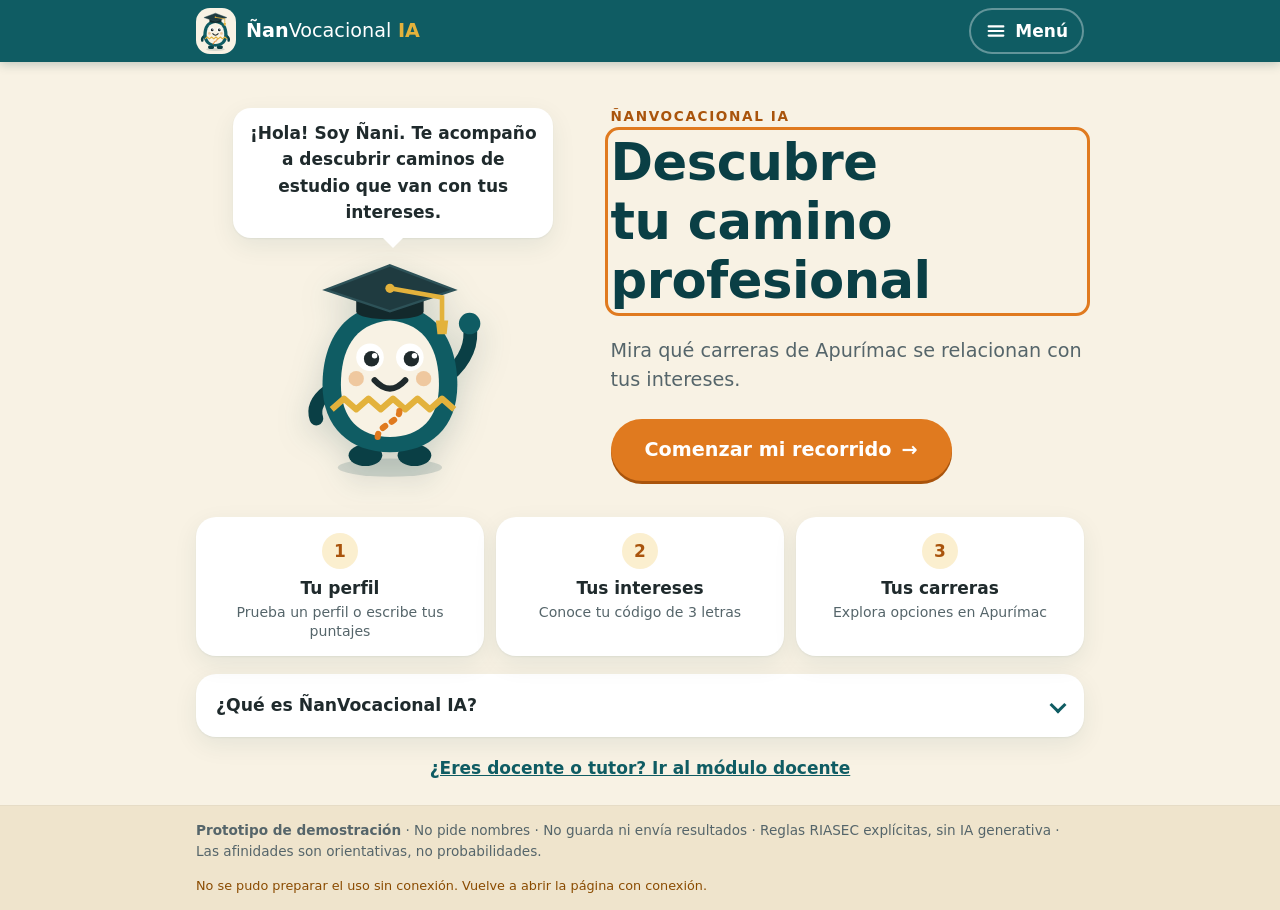
==== index.html @ d28093d6 "ÑanVocacional IA 0.3.0: PWA de demostración (archivos verificados) Solo los archivos de la aplicació" ====
<!doctype html>
<html lang="es">
<head>
  <meta charset="utf-8">
  <meta name="viewport" content="width=device-width, initial-scale=1, viewport-fit=cover">
  <meta name="description" content="ÑanVocacional IA: prototipo de orientación vocacional basado en reglas RIASEC para secundaria en Apurímac. No guarda ni envía datos.">
  <meta name="theme-color" content="#0f5c63">
  <meta name="color-scheme" content="light">
  <meta name="referrer" content="no-referrer">
  <title>ÑanVocacional IA</title>
  <link rel="icon" href="data:image/svg+xml,%3Csvg xmlns='http://www.w3.org/2000/svg' viewBox='0 0 64 64'%3E%3Crect width='64' height='64' rx='16' fill='%230f5c63'/%3E%3Cpath d='M32 22c13 0 18 11 18 21s-7 15-18 15-18-5-18-15 5-21 18-21z' fill='%23f8f2e4'/%3E%3Cpolygon points='32,6 54,14 32,22 10,14' fill='%231f3b40'/%3E%3Cpath d='M32 14l17 3v8' stroke='%23e3b23c' stroke-width='3' fill='none'/%3E%3Ccircle cx='26' cy='38' r='3.5' fill='%231f2a2c'/%3E%3Ccircle cx='38' cy='38' r='3.5' fill='%231f2a2c'/%3E%3C/svg%3E">
  <link rel="manifest" href="manifest.webmanifest">
  <link rel="apple-touch-icon" href="iconos/icono-192.png">
  <link rel="stylesheet" href="css/app.css">
</head>
<body>
  <a class="saltar" href="#contenido">Saltar al contenido</a>
  <header class="barra">
    <div class="barra__interior">
      <a class="marca" href="#/" aria-label="ÑanVocacional IA, ir al inicio">
        <span class="marca__logo" id="marca-logo"></span>
        <span class="marca__texto">Ñan<span>Vocacional</span> <strong>IA</strong></span>
      </a>
      <div class="menu">
        <button type="button" class="menu__boton" id="menu-boton" aria-expanded="false" aria-controls="menu-panel">
          <svg viewBox="0 0 24 24" width="22" height="22" fill="none" stroke="currentColor" stroke-width="2.4" stroke-linecap="round" aria-hidden="true"><path d="M4 7h16M4 12h16M4 17h16"/></svg>
          <span>Menú</span>
        </button>
        <div class="menu__panel" id="menu-panel" hidden>
          <a class="menu__item" href="#/" data-cierra-menu>Inicio</a>
          <a class="menu__item" href="#/perfil" data-cierra-menu>Elegir perfil</a>
          <a class="menu__item" href="#/docente/asistente" data-cierra-menu>Módulo docente</a>
          <button type="button" class="menu__item menu__item--peligro" id="menu-terminar">Terminar y borrar</button>
        </div>
      </div>
    </div>
  </header>

  <main id="contenido" tabindex="-1">
    <div id="app" class="contenedor">
      <noscript><p class="nota nota--alerta">Esta aplicación necesita JavaScript activado.</p></noscript>
    </div>
  </main>

  <footer class="pie">
    <div class="contenedor">
      <p><strong>Prototipo de demostración</strong> · No pide nombres · No guarda ni envía resultados · Reglas RIASEC explícitas, sin IA generativa · Las afinidades son orientativas, no probabilidades.</p>
      <p class="pie__offline" id="estado-offline" role="status" aria-live="polite" hidden></p>
    </div>
  </footer>

  <dialog id="dialogo-borrar" aria-labelledby="dialogo-titulo">
    <form method="dialog" class="dialogo">
      <h2 id="dialogo-titulo">¿Terminar y borrar?</h2>
      <p>Se borrarán el perfil y los resultados de esta sesión. No se podrán recuperar.</p>
      <div class="dialogo__acciones">
        <button type="submit" value="cancelar" class="boton boton--secundario">Cancelar</button>
        <button type="submit" value="borrar" class="boton boton--peligro" id="confirmar-borrar">Sí, borrar</button>
      </div>
    </form>
  </dialog>

  <div id="aviso-flotante" class="aviso-flotante" role="status" aria-live="polite"></div>
  <script type="module" src="js/main.js"></script>
</body>
</html>
---- css/app.css ----
/* ÑanVocacional IA — identidad visual (rediseño Sprint 2).
   Verde petróleo, crema, blanco y acentos naranja/dorado. Sin dependencias externas:
   fuentes del sistema e ilustraciones SVG locales. Tema claro fijo para una imagen consistente. */

:root {
  --petroleo: #0f5c63;
  --petroleo-oscuro: #0a3f45;
  --petroleo-claro: #e1eeec;
  --crema: #f8f2e4;
  --crema-oscura: #efe4cc;
  --blanco: #ffffff;
  --naranja: #e07a1f;
  --naranja-oscuro: #a9540c;
  --dorado: #e3b23c;
  --dorado-claro: #fbefcf;
  --texto: #1f2a2c;
  --texto-suave: #55656a;
  --borde: #e6dcc6;
  --ok: #1d6b3a;
  --ok-claro: #e2f2e6;
  --alerta: #8a4b00;
  --alerta-claro: #fff1d6;
  --peligro: #a3271b;
  --peligro-claro: #fbe6e3;
  --sombra: 0 1px 2px rgba(15, 60, 66, .06), 0 8px 24px rgba(15, 60, 66, .08);
  --sombra-fuerte: 0 2px 4px rgba(15, 60, 66, .08), 0 14px 34px rgba(15, 60, 66, .14);
  --radio: 20px;
  --radio-chico: 12px;
  --toque: 54px;
  color-scheme: light;
}

*, *::before, *::after { box-sizing: border-box; }
[hidden] { display: none !important; }
html { -webkit-text-size-adjust: 100%; }

body {
  margin: 0; min-height: 100vh; display: flex; flex-direction: column;
  background: var(--crema); color: var(--texto);
  font-family: system-ui, -apple-system, "Segoe UI", Roboto, "Noto Sans", Ubuntu, Arial, sans-serif;
  font-size: 1.0625rem; line-height: 1.55;
}
main { flex: 1; outline: none; padding-bottom: 24px; }
h1, h2, h3 { line-height: 1.15; margin: 0 0 .5em; text-wrap: balance; letter-spacing: -.01em; }
h1 { font-size: clamp(1.7rem, 1.2rem + 2vw, 2.4rem); font-weight: 850; }
h2 { font-size: clamp(1.2rem, 1.05rem + .7vw, 1.45rem); font-weight: 800; margin-top: 1.4em; }
h3 { font-size: 1.1rem; font-weight: 750; }
p { margin: 0 0 1em; }
a { color: var(--petroleo); }
:focus-visible { outline: 3px solid var(--naranja); outline-offset: 3px; border-radius: 8px; }
.contenedor { width: 100%; max-width: 920px; margin: 0 auto; padding: 0 16px; }
.saltar { position: absolute; left: -999px; top: 8px; background: var(--blanco); padding: 8px 12px; z-index: 30; }
.saltar:focus { left: 8px; }
.sr-only { position: absolute; width: 1px; height: 1px; overflow: hidden; clip: rect(0 0 0 0); white-space: nowrap; }

/* ---------- Barra superior y menú ---------- */
.barra { background: var(--petroleo); color: #fff; position: sticky; top: 0; z-index: 10; box-shadow: 0 2px 10px rgba(10, 63, 69, .25); }
.barra__interior { max-width: 920px; margin: 0 auto; padding: 8px 16px; display: flex; align-items: center; justify-content: space-between; gap: 12px; }
.marca { display: inline-flex; align-items: center; gap: 10px; color: #fff; text-decoration: none; font-size: 1.2rem; font-weight: 800; }
.marca__logo { width: 40px; height: 46px; display: block; flex: none; background: var(--crema); border-radius: 14px; padding: 2px 3px; }
.marca__logo .nani { width: 100%; height: 100%; }
.marca__texto span { font-weight: 500; }
.marca__texto strong { color: var(--dorado); }
.menu { position: relative; }
.menu__boton { display: inline-flex; align-items: center; gap: 8px; min-height: 46px; padding: 8px 14px; border-radius: 999px; border: 2px solid rgba(255,255,255,.35); background: transparent; color: #fff; font: inherit; font-weight: 650; cursor: pointer; }
.menu__boton:hover, .menu__boton[aria-expanded="true"] { background: rgba(255,255,255,.12); }
.menu__panel { position: absolute; right: 0; top: calc(100% + 8px); min-width: 230px; background: var(--blanco); color: var(--texto); border-radius: var(--radio-chico); box-shadow: var(--sombra-fuerte); padding: 6px; display: grid; }
.menu__item { display: block; width: 100%; text-align: left; padding: 14px 16px; min-height: 50px; border: 0; border-radius: 10px; background: none; font: inherit; font-weight: 600; color: var(--texto); text-decoration: none; cursor: pointer; }
.menu__item:hover { background: var(--crema); }
.menu__item--peligro { color: var(--peligro); border-top: 1px solid var(--borde); border-radius: 0 0 10px 10px; margin-top: 4px; }

/* ---------- Botones ---------- */
.boton {
  display: inline-flex; align-items: center; justify-content: center; gap: 10px;
  min-height: var(--toque); padding: 12px 26px; border: 2px solid transparent; border-radius: 999px;
  font: inherit; font-weight: 750; text-decoration: none; cursor: pointer;
  background: var(--petroleo); color: #fff; box-shadow: 0 3px 0 var(--petroleo-oscuro);
  transition: transform .08s, box-shadow .08s, background .15s;
}
.boton:hover { background: var(--petroleo-oscuro); }
.boton:active { transform: translateY(2px); box-shadow: 0 1px 0 var(--petroleo-oscuro); }
.boton--acento { background: var(--naranja); color: #fff; box-shadow: 0 3px 0 var(--naranja-oscuro); }
.boton--acento:hover { background: #cc6a12; }
.boton--secundario { background: var(--blanco); color: var(--petroleo); border-color: var(--petroleo); box-shadow: none; }
.boton--secundario:hover { background: var(--petroleo-claro); }
.boton--fantasma { background: transparent; color: var(--texto-suave); box-shadow: none; text-decoration: underline; }
.boton--fantasma:hover { background: var(--crema-oscura); }
.boton--peligro { background: var(--peligro); color: #fff; box-shadow: 0 3px 0 #6e1a12; }
.boton--peligro:hover { background: #87201a; }
.boton--grande { font-size: 1.2rem; min-height: 62px; padding: 14px 32px; }
.boton--bloque { width: 100%; }
.boton--chico { min-height: 44px; padding: 8px 18px; }
.acciones { display: flex; flex-wrap: wrap; gap: 12px; margin: 28px 0 8px; align-items: center; }
.volver { display: inline-flex; align-items: center; min-height: 44px; font-weight: 650; text-decoration: none; }

/* ---------- Pasos ---------- */
.pasos { display: flex; gap: 6px; list-style: none; padding: 0; margin: 18px 0 12px; font-size: .88rem; flex-wrap: wrap; }
.pasos li { display: inline-flex; align-items: center; gap: 6px; padding: 4px 12px 4px 4px; border-radius: 999px; color: var(--texto-suave); background: rgba(255,255,255,.6); }
.pasos li span { width: 22px; height: 22px; border-radius: 50%; display: grid; place-items: center; background: var(--crema-oscura); font-weight: 750; font-size: .8rem; }
.pasos li.hecho span { background: var(--petroleo-claro); color: var(--petroleo); }
.pasos li[aria-current="step"] { background: var(--petroleo); color: #fff; font-weight: 700; }
.pasos li[aria-current="step"] span { background: var(--dorado); color: var(--petroleo-oscuro); }

/* ---------- Ñani y burbujas ---------- */
.nani { display: block; }
.guia { display: flex; align-items: flex-end; gap: 10px; margin: 8px 0 18px; }
.guia .nani { width: 64px; flex: none; }
.burbuja { position: relative; margin: 0 0 18px; background: var(--blanco); border-radius: 18px; padding: 12px 16px; box-shadow: var(--sombra); font-weight: 550; max-width: 640px; }
.guia .burbuja::before { content: ""; position: absolute; left: -9px; bottom: 14px; border: 10px solid transparent; border-right-color: var(--blanco); border-left: 0; }
.burbuja--arriba::before { content: ""; position: absolute; left: 50%; bottom: -10px; transform: translateX(-50%); border: 10px solid transparent; border-top-color: var(--blanco); border-bottom: 0; }

/* ---------- Inicio ---------- */
.portada { display: grid; gap: 20px; align-items: center; padding: 28px 0 8px; grid-template-columns: 1fr; text-align: center; }
@media (min-width: 720px) { .portada { grid-template-columns: 1fr 1.2fr; text-align: left; padding-top: 44px; } }
.portada__mascota { display: flex; flex-direction: column-reverse; align-items: center; gap: 12px; }
.portada__mascota .burbuja { margin: 0; max-width: 320px; text-align: center; }
.nani--portada { width: min(190px, 46vw); filter: drop-shadow(0 10px 16px rgba(10, 63, 69, .18)); animation: flotar 4s ease-in-out infinite; }
@keyframes flotar { 50% { transform: translateY(-6px); } }
.sobretitulo { text-transform: uppercase; letter-spacing: .12em; font-size: .85rem; font-weight: 800; color: var(--naranja-oscuro); margin-bottom: 6px; }
.titulo-portada { font-size: clamp(2.1rem, 1.4rem + 3vw, 3.2rem); color: var(--petroleo-oscuro); }
.portada__lema { font-size: 1.2rem; color: var(--texto-suave); margin-bottom: 24px; }
.pasitos { list-style: none; padding: 0; margin: 28px 0 0; display: grid; gap: 12px; grid-template-columns: repeat(3, 1fr); }
.pasitos li { background: var(--blanco); border-radius: var(--radio); padding: 16px; box-shadow: var(--sombra); display: flex; flex-direction: column; gap: 2px; text-align: center; align-items: center; }
.pasitos__num { width: 36px; height: 36px; border-radius: 50%; display: grid; place-items: center; background: var(--dorado-claro); color: var(--naranja-oscuro); font-weight: 850; margin-bottom: 4px; }
.pasitos__texto { display: flex; flex-direction: column; gap: 2px; }
.pasitos small { color: var(--texto-suave); font-size: .88rem; line-height: 1.3; }
@media (max-width: 560px) { .pasitos { grid-template-columns: 1fr; } .pasitos li { flex-direction: row; text-align: left; gap: 14px; padding: 12px 16px; } .pasitos__num { margin: 0; flex: none; } }

/* ---------- Plegables (details) ---------- */
.plegable { background: var(--blanco); border-radius: var(--radio); box-shadow: var(--sombra); margin: 18px 0; overflow: hidden; }
.plegable > summary { list-style: none; cursor: pointer; padding: 18px 20px; min-height: var(--toque); font-weight: 750; font-size: 1.08rem; display: flex; align-items: center; gap: 10px; }
.plegable > summary::-webkit-details-marker { display: none; }
.plegable > summary::after { content: ""; margin-left: auto; width: 12px; height: 12px; border-right: 3px solid var(--petroleo); border-bottom: 3px solid var(--petroleo); transform: rotate(45deg); transition: transform .2s; flex: none; }
.plegable[open] > summary::after { transform: rotate(-135deg); }
.plegable > summary:hover { background: var(--crema); }
.plegable__cuerpo { padding: 4px 20px 20px; }
.plegable--alerta > summary { color: var(--alerta); }
.contador { background: var(--alerta-claro); color: var(--alerta); border-radius: 999px; padding: 2px 10px; font-size: .9rem; }
.que-es { display: grid; gap: 4px 24px; grid-template-columns: repeat(auto-fit, minmax(min(100%, 260px), 1fr)); }
.que-es ul { margin: 0 0 8px; padding-left: 1.2em; }
.que-es .nota { grid-column: 1 / -1; }

/* ---------- Etiquetas, notas ---------- */
.etiqueta { display: inline-flex; align-items: center; gap: 4px; padding: 4px 12px; border-radius: 999px; font-size: .82rem; font-weight: 750; }
.etiqueta--demo { background: var(--dorado-claro); color: var(--naranja-oscuro); border: 1.5px dashed var(--naranja); }
.etiqueta--ok { background: var(--ok-claro); color: var(--ok); }
.etiqueta--alerta { background: var(--alerta-claro); color: var(--alerta); }
.etiqueta--neutra { background: var(--blanco); color: var(--texto-suave); border: 1px solid var(--borde); }
.nota { font-size: .95rem; color: var(--texto-suave); }
.nota--info { background: var(--blanco); border-radius: var(--radio-chico); padding: 12px 16px; border-left: 5px solid var(--petroleo); color: var(--texto); }
.nota--alerta { background: var(--alerta-claro); border-radius: var(--radio-chico); padding: 12px 16px; border-left: 5px solid var(--naranja); color: var(--texto); }
.pendiente { color: var(--alerta); font-style: italic; }

/* ---------- Perfil ---------- */
.demos { display: grid; gap: 14px; grid-template-columns: repeat(2, 1fr); }
@media (max-width: 480px) { .demos { grid-template-columns: 1fr; } }
.demo { display: flex; flex-direction: column; align-items: flex-start; gap: 8px; text-align: left; padding: 18px; min-height: 150px; border: 2px solid transparent; border-radius: var(--radio); background: var(--blanco); box-shadow: var(--sombra); font: inherit; color: var(--texto); cursor: pointer; transition: transform .1s, border-color .15s; }
.demo:hover { border-color: var(--petroleo); transform: translateY(-2px); }
.demo__nombre { font-weight: 800; font-size: 1.1rem; }
.demo__desc { color: var(--texto-suave); font-size: .95rem; line-height: 1.35; }
.mini-codigo { display: inline-flex; gap: 4px; }
.mini-codigo .letra { font-size: 1.1rem; padding: 4px 10px; }
.formulario-puntajes { display: grid; gap: 12px; grid-template-columns: repeat(3, 1fr); margin: 12px 0 18px; }
@media (max-width: 480px) { .formulario-puntajes { grid-template-columns: 1fr 1fr; } }
.campo { display: flex; flex-direction: column; gap: 6px; }
.campo label { font-weight: 650; display: flex; align-items: center; gap: 6px; }
.campo input { min-height: var(--toque); font: inherit; font-size: 1.3rem; font-weight: 750; text-align: center; border: 2px solid var(--borde); border-radius: var(--radio-chico); background: var(--crema); color: var(--texto); padding: 6px; }
.campo input:focus { border-color: var(--petroleo); outline: none; box-shadow: 0 0 0 4px var(--petroleo-claro); background: var(--blanco); }
.campo input[aria-invalid="true"] { border-color: var(--peligro); background: var(--peligro-claro); }
.errores { color: var(--peligro); background: var(--peligro-claro); border-radius: var(--radio-chico); padding: 12px 16px; margin: 12px 0; }
.errores ul { margin: 0; padding-left: 1.2em; }

/* ---------- Letras RIASEC ---------- */
.letra { display: inline-grid; place-items: center; min-width: 30px; padding: 2px 8px; border-radius: 8px; font-weight: 850; background: var(--c, var(--petroleo)); color: #fff; font-size: .95rem; }
.letra--no { background: var(--crema-oscura); color: var(--texto-suave); }

/* ---------- Resultados ---------- */
.heroe-codigo { text-align: center; margin: 10px 0 18px; }
.titulo-codigo { font-size: 1rem; text-transform: uppercase; letter-spacing: .14em; color: var(--naranja-oscuro); font-weight: 800; margin-bottom: 12px; }
.codigo { display: flex; justify-content: center; gap: 12px; flex-wrap: wrap; }
.codigo__letra { width: 128px; padding: 14px 8px 12px; border-radius: 24px; background: var(--c); color: #fff; display: flex; flex-direction: column; align-items: center; box-shadow: var(--sombra-fuerte); }
.codigo__letra b { font-size: 3.2rem; line-height: 1; font-weight: 900; }
.codigo__letra small { font-size: .9rem; font-weight: 650; margin-top: 4px; }
.codigo__icono { width: 30px; height: 30px; margin-bottom: 4px; opacity: .9; }
@media (max-width: 420px) { .codigo__letra { width: 96px; } .codigo__letra b { font-size: 2.5rem; } }
.dos-columnas { display: grid; gap: 16px; grid-template-columns: 1fr; align-items: start; }
@media (min-width: 720px) { .dos-columnas { grid-template-columns: 1.15fr 1fr; } }
.intereses { list-style: none; padding: 0; margin: 0; display: grid; gap: 10px; }
.interes { display: flex; align-items: center; gap: 14px; background: var(--blanco); border-radius: var(--radio); padding: 12px 16px; box-shadow: var(--sombra); border-left: 6px solid var(--c); }
.interes__icono { width: 46px; height: 46px; border-radius: 14px; background: var(--c); color: #fff; display: grid; place-items: center; flex: none; }
.interes__icono .icono { width: 26px; height: 26px; }
.interes__texto { display: flex; flex-direction: column; flex: 1; }
.interes__texto small { color: var(--texto-suave); font-size: .95rem; }
.interes__puntaje { font-size: 1.5rem; font-weight: 850; color: var(--c); }
.interes__puntaje small { font-size: .8rem; color: var(--texto-suave); font-weight: 600; }
.tarjeta { background: var(--blanco); border-radius: var(--radio); padding: 18px 20px; box-shadow: var(--sombra); }
.tarjeta--grafico { margin-top: 1.4em; }
@media (min-width: 720px) { .tarjeta--grafico { margin-top: 3.1em; } }
.h-chico { font-size: 1.05rem; margin: 0 0 8px; }
.grafico { width: 100%; height: auto; display: block; }
.grafico text { font-family: inherit; }
.descripciones { list-style: none; padding: 0; display: grid; gap: 12px; margin: 16px 0; }
.descripciones li { padding-left: 4px; }

/* ---------- Provincia ---------- */
.opciones { display: grid; gap: 12px; grid-template-columns: repeat(2, 1fr); margin: 8px 0 12px; }
@media (min-width: 720px) { .opciones { grid-template-columns: repeat(3, 1fr); } }
.opcion { display: flex; align-items: center; justify-content: center; gap: 8px; min-height: 72px; padding: 12px; border-radius: var(--radio); border: 2px solid var(--borde); background: var(--blanco); font: inherit; font-weight: 750; font-size: 1.1rem; color: var(--petroleo-oscuro); cursor: pointer; box-shadow: var(--sombra); transition: transform .1s, border-color .15s; }
.opcion:hover { border-color: var(--petroleo); transform: translateY(-2px); }
.opcion--suave { background: transparent; box-shadow: none; color: var(--texto-suave); font-weight: 600; }
.icono-chico { width: 18px; height: 18px; flex: none; }
.fila-etiquetas { display: flex; flex-wrap: wrap; gap: 8px; align-items: center; margin-bottom: 8px; }
.chip-provincia { display: inline-flex; align-items: center; gap: 6px; min-height: 40px; padding: 6px 14px; border-radius: 999px; border: 1.5px solid var(--petroleo); background: var(--blanco); color: var(--petroleo); font: inherit; font-weight: 650; font-size: .92rem; cursor: pointer; }

/* ---------- Carreras ---------- */
.destacadas { list-style: none; padding: 0; margin: 0; display: grid; gap: 16px; grid-template-columns: 1fr; }
@media (min-width: 1000px) { .destacadas { grid-template-columns: repeat(3, 1fr); } }
.destacadas + .nota { margin-top: 12px; }
[data-accion="ver-todas"] { margin-top: 16px; }
.carrera { position: relative; display: flex; flex-direction: column; gap: 8px; }
.carrera--destacada { padding-top: 22px; border-top: 6px solid var(--dorado); }
.carrera--destacada:first-child { border-top-color: var(--naranja); }
.carrera__puesto { position: absolute; top: -18px; right: 16px; width: 40px; height: 40px; border-radius: 50%; display: grid; place-items: center; background: var(--petroleo); color: #fff; font-weight: 850; box-shadow: var(--sombra); }
.carrera__uni { margin: 0; font-size: .88rem; font-weight: 750; color: var(--naranja-oscuro); text-transform: uppercase; letter-spacing: .06em; }
.carrera__titulo { margin: 0; font-size: 1.15rem; line-height: 1.25; }
.carrera__letras { display: flex; align-items: center; gap: 4px; margin: 0; flex-wrap: wrap; font-size: .88rem; color: var(--texto-suave); }
.carrera__letras > span:last-child { margin-left: 6px; }
.carrera__dato { display: flex; flex-direction: column; gap: 4px; font-size: .88rem; color: var(--texto-suave); font-weight: 600; }
.carrera__puntaje { margin: 0; font-size: .92rem; color: var(--texto-suave); }
.carrera__puntaje b { color: var(--petroleo); font-size: 1.1rem; }
.carrera .boton { margin-top: auto; }
.medidor { display: flex; align-items: center; gap: 10px; }
.medidor__barra { flex: 1; height: 12px; border-radius: 999px; background: var(--crema-oscura); overflow: hidden; }
.medidor__barra span { display: block; height: 100%; border-radius: 999px; background: linear-gradient(90deg, var(--petroleo), #2a8f8f); }
.medidor__valor { font-weight: 850; color: var(--petroleo); font-size: 1.1rem; min-width: 3.2em; text-align: right; }
.sedes { list-style: none; padding: 0; margin: 2px 0 6px; display: flex; flex-wrap: wrap; gap: 6px; }
.sede { display: inline-flex; align-items: center; gap: 5px; min-height: 40px; padding: 6px 12px; border-radius: 999px; background: var(--petroleo-claro); color: var(--petroleo-oscuro); text-decoration: none; font-size: .9rem; font-weight: 650; }
.sede b { background: var(--blanco); border-radius: 999px; padding: 1px 8px; font-size: .82rem; }
.sede:hover { background: #cfe3e0; }
.filas { list-style: none; padding: 0; margin: 14px 0 0; display: grid; gap: 10px; }
.fila { display: flex; gap: 12px; align-items: center; background: var(--blanco); border-radius: var(--radio-chico); padding: 12px 14px; box-shadow: var(--sombra); }
.plegable .fila { box-shadow: none; border: 1px solid var(--borde); }
.fila__puesto { width: 32px; height: 32px; border-radius: 50%; display: grid; place-items: center; background: var(--crema-oscura); font-weight: 800; flex: none; align-self: flex-start; }
.fila__texto { flex: 1; min-width: 0; }
.fila .carrera__titulo { font-size: 1.02rem; }
.fila .carrera__uni { text-transform: none; letter-spacing: 0; color: var(--texto-suave); font-weight: 600; display: flex; flex-wrap: wrap; gap: 4px; align-items: center; }
.fila .sedes { margin-top: 6px; }
.vacio { background: var(--blanco); border-radius: var(--radio); padding: 20px; box-shadow: var(--sombra); border-left: 6px solid var(--texto-suave); }
.vacio strong { display: block; font-size: 1.1rem; margin-bottom: 4px; }
.regiones { margin: 18px 0; }

/* ---------- Detalle ---------- */
.heroe-carrera { display: flex; flex-direction: column; gap: 10px; border-top: 6px solid var(--petroleo); margin-top: 8px; }
.heroe-carrera h1 { margin: 0; font-size: clamp(1.5rem, 1.2rem + 1.4vw, 2rem); }
.heroe-carrera__sede { margin: 0; display: flex; align-items: center; gap: 6px; flex-wrap: wrap; font-weight: 600; color: var(--texto-suave); }
.metricas { display: grid; grid-template-columns: repeat(3, 1fr); gap: 8px; margin: 4px 0 16px; }
.metricas div { background: var(--crema); border-radius: var(--radio-chico); padding: 8px 12px; }
.metricas dt { font-size: .8rem; color: var(--texto-suave); }
.metricas dd { margin: 0; font-weight: 800; font-size: 1.1rem; }
@media (max-width: 480px) { .metricas { grid-template-columns: 1fr 1fr; } }
.explicacion, .fuentes { padding-left: 1.2em; }
.explicacion li, .fuentes li { margin-bottom: .6em; }
.ficha { width: 100%; border-collapse: collapse; margin-bottom: 12px; font-size: .97rem; }
.ficha th, .ficha td { text-align: left; padding: 9px 6px; border-bottom: 1px solid var(--borde); vertical-align: top; }
.ficha th { width: 38%; color: var(--texto-suave); font-weight: 600; }
.fuentes { word-break: break-word; font-size: .95rem; }

/* ---------- Diálogo de confirmación ---------- */
dialog { border: 0; border-radius: var(--radio); padding: 0; max-width: min(440px, calc(100% - 32px)); box-shadow: var(--sombra-fuerte); color: var(--texto); }
dialog::backdrop { background: rgba(10, 40, 44, .55); }
.dialogo { padding: 24px; }
.dialogo h2 { margin-top: 0; }
.dialogo__acciones { display: flex; flex-wrap: wrap; gap: 10px; justify-content: flex-end; margin-top: 8px; }

/* ---------- Pie y aviso flotante ---------- */
.pie { border-top: 1px solid var(--borde); background: var(--crema-oscura); font-size: .85rem; color: var(--texto-suave); }
.pie p { margin: 0; padding: 14px 0; }
.pie .pie__offline { padding: 0 0 14px; font-size: .8rem; }
.pie__offline[data-estado="lista"] { color: var(--ok); }
.pie__offline[data-estado="error"], .pie__offline[data-estado="no-disponible"] { color: var(--alerta); }
.aviso-flotante { visibility: hidden; opacity: 0; position: fixed; left: 50%; top: 76px; transform: translateX(-50%) translateY(-12px); background: var(--petroleo-oscuro); color: #fff; padding: 12px 20px; border-radius: 999px; font-weight: 650; transition: transform .25s, opacity .25s, visibility .25s; z-index: 20; max-width: calc(100% - 32px); text-align: center; box-shadow: var(--sombra-fuerte); }
.aviso-flotante.visible { visibility: visible; opacity: 1; transform: translateX(-50%) translateY(0); }

@media (max-width: 480px) {
  .marca { font-size: 1.05rem; }
  .menu__boton span { display: none; }
  .guia .nani { width: 52px; }
}
@media (prefers-reduced-motion: reduce) { *, *::before, *::after { animation: none !important; transition: none !important; } }

/* ---------- Página única: resultado + carreras (11-11-2026) ---------- */
.resultado { margin-top: 10px; }
.resultado__cabeza { display: grid; gap: 8px 20px; align-items: center; grid-template-columns: 1fr; }
@media (min-width: 720px) { .resultado__cabeza { grid-template-columns: auto 1fr; } }
.resultado__cabeza .titulo-codigo { text-align: left; margin-bottom: 8px; }
.resultado__cabeza .guia { margin: 0; }
.resultado__cabeza .burbuja { margin: 0 0 6px; background: var(--crema); box-shadow: none; }
.resultado__cabeza .guia .burbuja::before { border-right-color: var(--crema); }
.codigo--compacto { justify-content: flex-start; gap: 8px; }
.codigo--compacto .codigo__letra { width: 92px; padding: 10px 6px 8px; border-radius: 18px; }
.codigo--compacto .codigo__letra b { font-size: 2.3rem; }
.codigo--compacto .codigo__letra small { font-size: .78rem; }
.codigo--compacto .codigo__icono { width: 22px; height: 22px; }
.resultado .h-chico { margin-top: 18px; }
.barras-riasec { list-style: none; padding: 0; margin: 8px 0 10px; display: grid; gap: 10px; }
.barra-riasec { display: grid; grid-template-columns: minmax(150px, 34%) 1fr 4.2em; gap: 12px; align-items: center; }
.barra-riasec__nombre { display: flex; align-items: center; gap: 8px; font-weight: 600; color: var(--texto-suave); }
.barra-riasec--top .barra-riasec__nombre { color: var(--texto); font-weight: 800; }
.barra-riasec__pos { margin-left: 2px; font-size: .75rem; font-weight: 800; color: var(--c); background: var(--crema); background: color-mix(in srgb, var(--c) 14%, white); border-radius: 999px; padding: 1px 8px; }
.barra-riasec__pista { height: 18px; border-radius: 999px; background: var(--crema-oscura); overflow: hidden; }
.barra-riasec__pista span { display: block; height: 100%; border-radius: 999px; background: var(--c); opacity: .38; }
.barra-riasec--top .barra-riasec__pista { height: 22px; }
.barra-riasec--top .barra-riasec__pista span { opacity: 1; }
.barra-riasec__pct { font-weight: 800; text-align: right; color: var(--texto-suave); font-variant-numeric: tabular-nums; }
.barra-riasec--top .barra-riasec__pct { color: var(--c); font-size: 1.1rem; }
@media (max-width: 480px) { .barra-riasec { grid-template-columns: 1fr 3.6em; gap: 4px 10px; } .barra-riasec__nombre { grid-column: 1 / -1; } }
.nota--chica { font-size: .88rem; margin: 6px 0 0; }

.carreras-seccion { margin-top: 26px; }
.carreras-seccion__cabeza { display: flex; flex-wrap: wrap; align-items: center; justify-content: space-between; gap: 8px 12px; }
.carreras-seccion__cabeza h2 { margin: 0; outline: none; }
.carreras-seccion h2 { outline: none; }
.paso-provincia { background: var(--blanco); border-radius: var(--radio); padding: 16px; box-shadow: var(--sombra); margin-top: 12px; }
.paso-provincia .guia { margin-top: 0; }
.paso-provincia .burbuja { background: var(--crema); box-shadow: none; }
.paso-provincia .guia .burbuja::before { border-right-color: var(--crema); }
.paso-provincia .opciones { margin-bottom: 0; }
.paso-provincia .opcion { min-height: 60px; box-shadow: none; }
.carreras-seccion .destacadas { margin-top: 30px; }
.carrera__sede { display: flex; align-items: flex-start; gap: 6px; margin: 0; font-weight: 650; color: var(--petroleo-oscuro); }
.carrera__sede .icono-chico { margin-top: 3px; }
.carrera__sede em { font-style: normal; color: var(--ok); font-weight: 750; }
.carrera__por-que { margin: 2px 0 0; color: var(--texto-suave); font-size: .95rem; line-height: 1.45; }
.carrera__por-que .mini-codigo { vertical-align: middle; margin-right: 4px; }
.carrera__por-que .letra { font-size: .78rem; min-width: 24px; padding: 1px 6px; }
.gestion { text-transform: none; letter-spacing: 0; font-weight: 700; padding: 1px 8px; border-radius: 999px; }
.gestion--publica { background: var(--petroleo-claro); color: var(--petroleo-oscuro); }
.gestion--privada { background: var(--dorado-claro); color: var(--naranja-oscuro); }
.subtitulo { margin: 22px 0 6px; font-size: 1.05rem; }
.subtitulo--alerta { color: var(--alerta); }
.filas--tarjetas { list-style: none; padding: 0; margin: 10px 0 0; display: grid; gap: 14px; }
@media (min-width: 720px) { .filas--tarjetas { grid-template-columns: 1fr 1fr; } }
.filas--tarjetas .carrera--destacada { border-top-color: var(--borde); padding-top: 18px; }
.filas--tarjetas .carrera__puesto { background: var(--crema-oscura); color: var(--texto); width: 34px; height: 34px; top: -14px; }
.fila--confirmar { border: 1.5px dashed var(--naranja) !important; background: var(--alerta-claro); box-shadow: none; }
#mas-carreras { margin-top: 4px; }
.tabla-desplazable { overflow-x: auto; margin: 10px 0; }
.ficha--calculos { min-width: 520px; font-size: .9rem; }
.ficha--calculos th { width: auto; }
.ficha--calculos td:nth-child(n+4), .ficha--calculos th:nth-child(n+4) { text-align: right; font-variant-numeric: tabular-nums; }

/* ---------- Referencia geográfica discreta (11-11-2026) ---------- */
.carreras-seccion > h2 { margin: 0 0 4px; }
.referencia { display: flex; flex-wrap: wrap; align-items: center; gap: 6px; margin: 0 0 6px; color: var(--texto-suave); font-size: .95rem; }
.referencia strong { color: var(--petroleo-oscuro); }
.enlace { background: none; border: 0; padding: 6px 4px; min-height: 40px; font: inherit; font-weight: 700; color: var(--petroleo); text-decoration: underline; cursor: pointer; }
.selector-provincia { background: var(--blanco); border-radius: var(--radio-chico); padding: 12px 14px; box-shadow: var(--sombra); margin: 4px 0 10px; }
.selector-provincia .nota { margin-top: 8px; }
.chips { display: flex; flex-wrap: wrap; gap: 8px; }
.boton--chip { min-height: 46px; padding: 8px 16px; background: var(--blanco); color: var(--petroleo-oscuro); border: 2px solid var(--borde); box-shadow: none; font-weight: 650; }
.boton--chip:hover { background: var(--petroleo-claro); }
.boton--chip:active { transform: none; box-shadow: none; }
.boton--chip[aria-pressed="true"] { background: var(--petroleo); border-color: var(--petroleo); color: #fff; }

/* ---------- Página del estudiante simplificada (11-11-2026) ---------- */
.carreras-seccion > .guia { margin: 10px 0 6px; }
.carreras-seccion > .guia .burbuja { margin-bottom: 8px; }
.carreras-seccion .destacadas { margin-top: 18px; }
.explorar { margin-top: 18px; }
.explorar .filas--tarjetas { margin: 0 0 14px; }
.explorar__acciones { display: flex; flex-wrap: wrap; gap: 8px 16px; align-items: center; justify-content: center; }
.acciones--pie { justify-content: center; border-top: 1px solid var(--borde); padding-top: 22px; }
.boton--borrar-pie { background: var(--blanco); color: var(--peligro); border-color: var(--peligro); box-shadow: none; }
.boton--borrar-pie:hover { background: var(--peligro-claro); }

/* ---------- Módulo docente (Sprint 2) ---------- */
.enlace-docente { text-align: center; margin: 18px 0 0; font-weight: 650; }
.docente { padding-top: 18px; }
.docente h1 { margin-bottom: 4px; }
.pestanas { display: flex; flex-wrap: wrap; gap: 6px; margin: 16px 0 18px; border-bottom: 2px solid var(--borde); }
.pestana { display: inline-flex; align-items: center; min-height: 48px; padding: 8px 16px; border-radius: 12px 12px 0 0; text-decoration: none; font-weight: 700; color: var(--texto-suave); margin-bottom: -2px; border-bottom: 3px solid transparent; }
.pestana:hover { background: var(--blanco); color: var(--petroleo); }
.pestana[aria-current="page"] { color: var(--petroleo); border-bottom-color: var(--naranja); background: var(--blanco); }
.h-seccion { font-size: 1.2rem; margin: 22px 0 10px; outline: none; }
.tipos { list-style: none; padding: 0; margin: 0; display: grid; gap: 12px; grid-template-columns: repeat(auto-fit, minmax(min(100%, 340px), 1fr)); }
.tipo { display: flex; gap: 14px; align-items: flex-start; border-left: 6px solid var(--c); }
.tipo h3 { margin: 0 0 4px; }
.tipo h3 small { font-weight: 600; color: var(--texto-suave); font-size: .85rem; margin-left: 4px; }
.tipo p { margin: 0; color: var(--texto-suave); font-size: .95rem; }
.lista-guia { padding-left: 1.2em; margin: 0 0 12px; }
.lista-guia li { margin-bottom: .6em; }
.filtros { display: grid; gap: 10px; margin-bottom: 8px; }
.filtros__etiqueta { font-weight: 700; display: block; margin: 8px 0 4px; }
.buscador, .selector { width: 100%; min-height: var(--toque); font: inherit; font-size: 1.05rem; padding: 8px 14px; border: 2px solid var(--borde); border-radius: var(--radio-chico); background: var(--crema); color: var(--texto); }
.buscador:focus, .selector:focus { outline: none; border-color: var(--petroleo); box-shadow: 0 0 0 4px var(--petroleo-claro); background: var(--blanco); }
.catalogo { list-style: none; padding: 0; margin: 10px 0 0; display: grid; gap: 12px; grid-template-columns: repeat(auto-fit, minmax(min(100%, 360px), 1fr)); }
.fila-catalogo { display: flex; flex-direction: column; gap: 6px; }
.fila-catalogo--confirmar { border: 1.5px dashed var(--naranja); background: #fffaf0; }
.fila-catalogo__meta { margin: 0; display: flex; flex-wrap: wrap; gap: 6px; align-items: center; font-size: .88rem; color: var(--texto-suave); }
.fila-catalogo .nota { margin: 0; }
.resultado-docente { margin-top: 18px; }
.codigo-texto { display: flex; flex-wrap: wrap; align-items: center; gap: 8px; font-weight: 700; }
.ficha--docente { min-width: 560px; }
.ficha--docente td:nth-child(n+4), .ficha--docente th:nth-child(n+4) { text-align: left; }
.ficha--docente td:last-child, .ficha--docente th:last-child { text-align: right; }
.fila-vista-estudiante td { background: var(--ok-claro); }

/* Corrección (Sprint 2): los campos numéricos no deben imponer un ancho mínimo a la cuadrícula. */
.formulario-puntajes { grid-template-columns: repeat(3, minmax(0, 1fr)); }
@media (max-width: 480px) { .formulario-puntajes { grid-template-columns: repeat(2, minmax(0, 1fr)); } }
.campo { min-width: 0; }
.campo input { width: 100%; min-width: 0; }
.campo label { flex-wrap: wrap; }

/* ---------- Asistente de orientación (Sprint 2, versión final) ---------- */
.docente .guia { margin: 6px 0 14px; }
.form-docente__pie { display: flex; flex-wrap: wrap; align-items: center; gap: 10px 14px; }
.form-docente__pie label { font-weight: 700; }
.selector--chico { width: auto; min-width: 210px; flex: 1 1 210px; max-width: 320px; }
.asistente { margin-top: 18px; }
.asistente__cabeza { display: flex; flex-wrap: wrap; align-items: center; gap: 8px 14px; }
.asistente__cabeza h2 { display: flex; align-items: center; gap: 10px; margin: 0; }
.asistente__cabeza .letra { font-size: 1.15rem; padding: 4px 10px; }
.asistente h3 { margin: 22px 0 8px; }
.intereses-chicos { list-style: none; padding: 0; margin: 14px 0; display: grid; gap: 10px; grid-template-columns: repeat(auto-fit, minmax(min(100%, 200px), 1fr)); }
.interes-chico, .tipo-chico { display: flex; align-items: center; gap: 10px; background: var(--crema); border-radius: var(--radio-chico); padding: 10px 12px; border-left: 5px solid var(--c); }
.interes-chico .interes__icono, .tipo-chico .interes__icono { width: 38px; height: 38px; border-radius: 12px; }
.interes-chico small, .tipo-chico small { display: block; color: var(--texto-suave); font-size: .88rem; }
.asistente .guia .burbuja { background: var(--crema); box-shadow: none; }
.asistente .guia .burbuja::before { border-right-color: var(--crema); }
.preguntas { margin: 0; padding-left: 1.4em; display: grid; gap: 10px; }
.preguntas li { padding-left: 4px; }
.pregunta__texto { display: block; font-weight: 600; }
.pregunta__regla { display: block; font-size: .8rem; color: var(--texto-suave); }
.carreras-chicas { list-style: none; padding: 0; margin: 0; display: grid; gap: 10px; grid-template-columns: repeat(auto-fit, minmax(min(100%, 220px), 1fr)); }
.carrera-chica { display: flex; flex-direction: column; gap: 4px; background: var(--blanco); border: 1px solid var(--borde); border-top: 4px solid var(--dorado); border-radius: var(--radio-chico); padding: 12px; font-size: .95rem; }
.carrera-chica .carrera__sede { font-size: .9rem; }
.tipos-chicos { list-style: none; padding: 0; margin: 0; display: grid; gap: 8px; }
.tipo-chico { align-items: flex-start; }
.docente__pie { margin: 28px 0 0; padding-top: 16px; border-top: 1px solid var(--borde); font-size: .92rem; text-align: center; color: var(--texto-suave); }
.enlace-tecnico { color: var(--texto-suave); }

/* ---------- Asistente guiado por Ñani (cierre del Sprint 2) ---------- */
/* Animaciones solo en el módulo docente; se desactivan con prefers-reduced-motion (regla global). */
.docente .guia--animada .nani { animation: nani-aparece .35s ease-out both, nani-flota 4s ease-in-out .35s infinite; }
.docente .guia--animada .nani__ojos { transform-box: fill-box; transform-origin: center; animation: nani-parpadea 5s ease-in-out 1.2s infinite; }
.docente .guia--animada .burbuja { animation: burbuja-aparece .3s ease-out .1s both; }
.docente .guia--animada.hablando .nani { animation: nani-habla .45s ease-in-out infinite alternate; }
@keyframes nani-aparece { from { opacity: 0; transform: translateY(8px) scale(.94); } to { opacity: 1; transform: none; } }
@keyframes nani-flota { 50% { transform: translateY(-3px); } }
@keyframes nani-parpadea { 0%, 94%, 100% { transform: scaleY(1); } 97% { transform: scaleY(.1); } }
@keyframes nani-habla { from { transform: translateY(0) rotate(-2deg); } to { transform: translateY(-3px) rotate(2deg); } }
@keyframes burbuja-aparece { from { opacity: 0; transform: translateX(-6px); } to { opacity: 1; transform: none; } }
.docente .guia--animada .nani { width: 72px; }
.voz { display: flex; flex-wrap: wrap; align-items: center; gap: 8px 12px; margin: -6px 0 14px 82px; }
.voz .boton--chip { min-height: 42px; padding: 6px 14px; font-size: .92rem; gap: 6px; }
.voz__aviso { margin: 0; }
@media (max-width: 480px) { .voz { margin-left: 0; } }
.etapas { list-style: none; padding: 0; margin: 14px 0 8px; display: grid; grid-template-columns: repeat(3, minmax(0, 1fr)); gap: 8px; counter-reset: none; }
.etapa-paso { width: 100%; min-height: 52px; display: flex; align-items: center; gap: 8px; padding: 8px 10px; border-radius: var(--radio-chico); border: 2px solid var(--borde); background: var(--blanco); font: inherit; font-weight: 700; font-size: .92rem; color: var(--texto-suave); text-align: left; cursor: pointer; line-height: 1.2; }
.etapa-paso span { flex: none; width: 26px; height: 26px; border-radius: 50%; display: grid; place-items: center; background: var(--crema-oscura); font-size: .85rem; }
.etapa-paso:hover { border-color: var(--petroleo); }
.etapa-paso[aria-current="step"] { border-color: var(--petroleo); background: var(--petroleo); color: #fff; }
.etapa-paso[aria-current="step"] span { background: var(--dorado); color: var(--petroleo-oscuro); }
@media (max-width: 560px) { .etapas { grid-template-columns: 1fr; } }
.etapa { margin-top: 10px; }
.etapa__titulo { margin: 8px 0 10px; font-size: 1.1rem; }
.etapa__nav { display: flex; justify-content: space-between; gap: 10px; flex-wrap: wrap; margin-top: 18px; }
.interpretacion-docente { margin: 4px 0 12px; }
.interes-chico--tecnico { opacity: .7; border-left-style: dashed; }
.carrera-chica__letras { display: flex; gap: 3px; margin-top: 2px; }
.carrera-chica__letras .letra { font-size: .78rem; min-width: 22px; padding: 1px 6px; }
.filtros__grupo { margin: 6px 0 0; font-size: .85rem; font-weight: 700; color: var(--texto-suave); }
.lista-guia--corta li { margin-bottom: .35em; }

/* Catálogo simplificado: buscador y selector de universidad. */
.filtros--simples { display: grid; gap: 12px; grid-template-columns: 1fr; align-items: end; }
@media (min-width: 640px) { .filtros--simples { grid-template-columns: 1fr 220px; } }
.filtros__campo .filtros__etiqueta { margin-top: 0; }
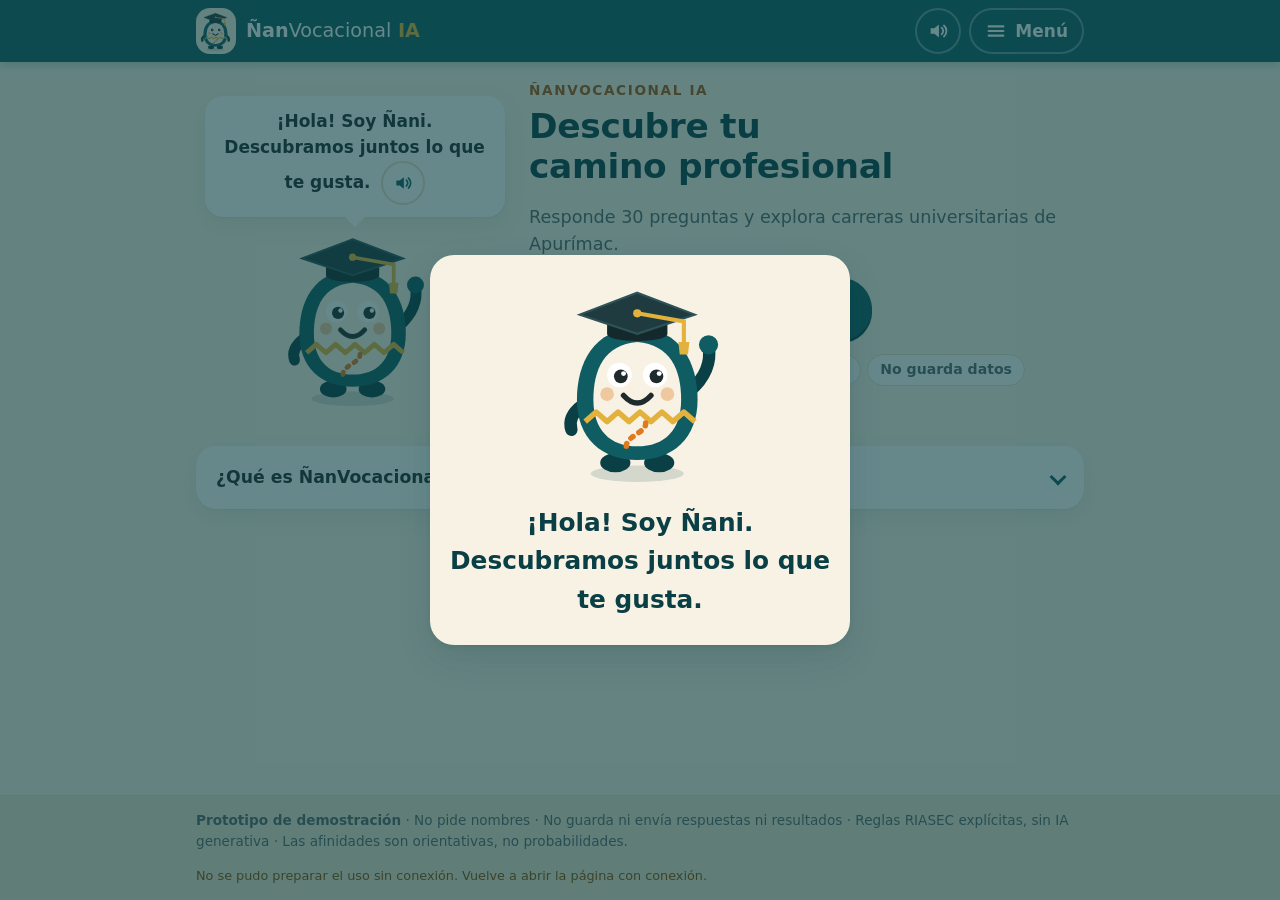
==== commit c5cba37e: "ÑanVocacional IA 0.8.0: apps estudiante y docente separadas - Estudiante en la raíz (misma dirección" ====
--- a/index.html
+++ b/index.html
@@ -7,6 +7,7 @@
   <meta name="theme-color" content="#0f5c63">
   <meta name="color-scheme" content="light">
   <meta name="referrer" content="no-referrer">
+  <meta name="nanvoc-app" content="estudiante">
   <title>ÑanVocacional IA</title>
   <link rel="icon" href="data:image/svg+xml,%3Csvg xmlns='http://www.w3.org/2000/svg' viewBox='0 0 64 64'%3E%3Crect width='64' height='64' rx='16' fill='%230f5c63'/%3E%3Cpath d='M32 22c13 0 18 11 18 21s-7 15-18 15-18-5-18-15 5-21 18-21z' fill='%23f8f2e4'/%3E%3Cpolygon points='32,6 54,14 32,22 10,14' fill='%231f3b40'/%3E%3Cpath d='M32 14l17 3v8' stroke='%23e3b23c' stroke-width='3' fill='none'/%3E%3Ccircle cx='26' cy='38' r='3.5' fill='%231f2a2c'/%3E%3Ccircle cx='38' cy='38' r='3.5' fill='%231f2a2c'/%3E%3C/svg%3E">
   <link rel="manifest" href="manifest.webmanifest">
@@ -21,6 +22,11 @@
         <span class="marca__logo" id="marca-logo"></span>
         <span class="marca__texto">Ñan<span>Vocacional</span> <strong>IA</strong></span>
       </a>
+      <div class="barra__acciones">
+      <button type="button" class="voz-boton" id="voz-boton" aria-pressed="true" aria-label="Voz de Ñani activada. Pulsa para silenciar" title="Voz de Ñani">
+        <svg class="voz-boton__on" viewBox="0 0 24 24" width="22" height="22" aria-hidden="true"><path d="M4 9v6h4l5 4V5L8 9H4z" fill="currentColor"/><path d="M16 8.5a4.5 4.5 0 0 1 0 7M18.5 6a8 8 0 0 1 0 12" stroke="currentColor" stroke-width="2" fill="none" stroke-linecap="round"/></svg>
+        <svg class="voz-boton__off" viewBox="0 0 24 24" width="22" height="22" aria-hidden="true"><path d="M4 9v6h4l5 4V5L8 9H4z" fill="currentColor"/><path d="M16 9l5 6M21 9l-5 6" stroke="currentColor" stroke-width="2" stroke-linecap="round"/></svg>
+      </button>
       <div class="menu">
         <button type="button" class="menu__boton" id="menu-boton" aria-expanded="false" aria-controls="menu-panel">
           <svg viewBox="0 0 24 24" width="22" height="22" fill="none" stroke="currentColor" stroke-width="2.4" stroke-linecap="round" aria-hidden="true"><path d="M4 7h16M4 12h16M4 17h16"/></svg>
@@ -28,14 +34,21 @@
         </button>
         <div class="menu__panel" id="menu-panel" hidden>
           <a class="menu__item" href="#/" data-cierra-menu>Inicio</a>
-          <a class="menu__item" href="#/perfil" data-cierra-menu>Elegir perfil</a>
-          <a class="menu__item" href="#/docente/asistente" data-cierra-menu>Módulo docente</a>
+          <a class="menu__item" href="#/cuestionario" data-cierra-menu>Cuestionario</a>
           <button type="button" class="menu__item menu__item--peligro" id="menu-terminar">Terminar y borrar</button>
+          <a class="menu__item menu__item--docente" href="docente/" data-cierra-menu>Acceso para docentes</a>
         </div>
+      </div>
       </div>
     </div>
   </header>
 
+  <div id="bienvenida" class="bienvenida" role="dialog" aria-labelledby="bienvenida-texto" hidden></div>
+
+  <div id="aviso-actualizacion" class="aviso-actualizacion" role="status" hidden>
+    <span>Hay una versión nueva de ÑanVocacional IA. Al actualizar se borrarán las respuestas de esta sesión.</span>
+    <button type="button" class="boton boton--chico" id="aplicar-actualizacion">Actualizar ahora</button>
+  </div>
   <main id="contenido" tabindex="-1">
     <div id="app" class="contenedor">
       <noscript><p class="nota nota--alerta">Esta aplicación necesita JavaScript activado.</p></noscript>
@@ -44,7 +57,7 @@
 
   <footer class="pie">
     <div class="contenedor">
-      <p><strong>Prototipo de demostración</strong> · No pide nombres · No guarda ni envía resultados · Reglas RIASEC explícitas, sin IA generativa · Las afinidades son orientativas, no probabilidades.</p>
+      <p><strong>Prototipo de demostración</strong> · No pide nombres · No guarda ni envía respuestas ni resultados · Reglas RIASEC explícitas, sin IA generativa · Las afinidades son orientativas, no probabilidades.</p>
       <p class="pie__offline" id="estado-offline" role="status" aria-live="polite" hidden></p>
     </div>
   </footer>
@@ -52,7 +65,7 @@
   <dialog id="dialogo-borrar" aria-labelledby="dialogo-titulo">
     <form method="dialog" class="dialogo">
       <h2 id="dialogo-titulo">¿Terminar y borrar?</h2>
-      <p>Se borrarán el perfil y los resultados de esta sesión. No se podrán recuperar.</p>
+      <p id="dialogo-texto">Se borrarán las respuestas, el perfil y los resultados de esta sesión. No se podrán recuperar.</p>
       <div class="dialogo__acciones">
         <button type="submit" value="cancelar" class="boton boton--secundario">Cancelar</button>
         <button type="submit" value="borrar" class="boton boton--peligro" id="confirmar-borrar">Sí, borrar</button>
@@ -60,6 +73,13 @@
     </form>
   </dialog>
 
+  <!-- Ñani flotante (en resultados y en «Explorar») y chat guiado: respuestas programadas, sin texto libre -->
+  <div class="nani-flotante" id="nani-flotante" hidden>
+    <span class="nani-flotante__globo" id="nani-globo" aria-hidden="true">¿Tienes alguna duda?</span>
+    <button type="button" class="nani-flotante__boton" id="nani-flotante-boton" aria-haspopup="dialog" aria-controls="chat-nani" aria-expanded="false" aria-label="¿Tienes alguna duda? Abrir el chat con Ñani"><span class="nani-vivo" id="nani-flotante-figura"></span></button>
+  </div>
+  <div class="chat" id="chat-nani" role="dialog" aria-modal="true" aria-labelledby="chat-titulo" hidden></div>
+
   <div id="aviso-flotante" class="aviso-flotante" role="status" aria-live="polite"></div>
   <script type="module" src="js/main.js"></script>
 </body>
--- a/css/app.css
+++ b/css/app.css
@@ -48,6 +48,8 @@
 p { margin: 0 0 1em; }
 a { color: var(--petroleo); }
 :focus-visible { outline: 3px solid var(--naranja); outline-offset: 3px; border-radius: 8px; }
+/* Los títulos reciben el foco por programa al cambiar de pantalla (lectores de pantalla); no son controles: sin marco. */
+[tabindex="-1"]:focus, [tabindex="-1"]:focus-visible { outline: none; }
 .contenedor { width: 100%; max-width: 920px; margin: 0 auto; padding: 0 16px; }
 .saltar { position: absolute; left: -999px; top: 8px; background: var(--blanco); padding: 8px 12px; z-index: 30; }
 .saltar:focus { left: 8px; }
@@ -110,15 +112,15 @@
 .burbuja--arriba::before { content: ""; position: absolute; left: 50%; bottom: -10px; transform: translateX(-50%); border: 10px solid transparent; border-top-color: var(--blanco); border-bottom: 0; }
 
 /* ---------- Inicio ---------- */
-.portada { display: grid; gap: 20px; align-items: center; padding: 28px 0 8px; grid-template-columns: 1fr; text-align: center; }
-@media (min-width: 720px) { .portada { grid-template-columns: 1fr 1.2fr; text-align: left; padding-top: 44px; } }
+.portada { display: grid; gap: 16px; align-items: center; padding: 20px 0 8px; grid-template-columns: 1fr; text-align: center; }
+@media (min-width: 720px) { .portada { grid-template-columns: .8fr 1.4fr; text-align: left; padding-top: 32px; } }
 .portada__mascota { display: flex; flex-direction: column-reverse; align-items: center; gap: 12px; }
 .portada__mascota .burbuja { margin: 0; max-width: 320px; text-align: center; }
-.nani--portada { width: min(190px, 46vw); filter: drop-shadow(0 10px 16px rgba(10, 63, 69, .18)); animation: flotar 4s ease-in-out infinite; }
+.nani--portada { width: min(150px, 38vw); } /* sin sombra filtrada ni animación infinita en la portada (rendimiento en tableta) */
 @keyframes flotar { 50% { transform: translateY(-6px); } }
 .sobretitulo { text-transform: uppercase; letter-spacing: .12em; font-size: .85rem; font-weight: 800; color: var(--naranja-oscuro); margin-bottom: 6px; }
-.titulo-portada { font-size: clamp(2.1rem, 1.4rem + 3vw, 3.2rem); color: var(--petroleo-oscuro); }
-.portada__lema { font-size: 1.2rem; color: var(--texto-suave); margin-bottom: 24px; }
+.titulo-portada { font-size: clamp(1.6rem, 1.25rem + 1.4vw, 2.15rem); color: var(--petroleo-oscuro); }
+.portada__lema { font-size: 1.1rem; color: var(--texto-suave); margin-bottom: 20px; max-width: 34em; }
 .pasitos { list-style: none; padding: 0; margin: 28px 0 0; display: grid; gap: 12px; grid-template-columns: repeat(3, 1fr); }
 .pasitos li { background: var(--blanco); border-radius: var(--radio); padding: 16px; box-shadow: var(--sombra); display: flex; flex-direction: column; gap: 2px; text-align: center; align-items: center; }
 .pasitos__num { width: 36px; height: 36px; border-radius: 50%; display: grid; place-items: center; background: var(--dorado-claro); color: var(--naranja-oscuro); font-weight: 850; margin-bottom: 4px; }
@@ -477,3 +479,281 @@
 .filtros--simples { display: grid; gap: 12px; grid-template-columns: 1fr; align-items: end; }
 @media (min-width: 640px) { .filtros--simples { grid-template-columns: 1fr 220px; } }
 .filtros__campo .filtros__etiqueta { margin-top: 0; }
+
+/* ---------- Cuestionario provisional y portada (12-11-2026) ---------- */
+.boton--principal { box-shadow: 0 3px 0 var(--petroleo-oscuro); }
+.boton:disabled { opacity: .45; cursor: not-allowed; transform: none; }
+.antes { margin-top: 18px; }
+.lista-puntos { margin: 0 0 12px; padding-left: 1.2em; display: grid; gap: 6px; }
+.aviso-validez { margin: 0; background: var(--alerta-claro); border-radius: var(--radio-chico); padding: 10px 14px; border-left: 5px solid var(--dorado); font-size: .97rem; }
+.enlaces-secundarios { text-align: center; margin: 18px 0 0; font-weight: 650; display: flex; flex-wrap: wrap; justify-content: center; gap: 4px 10px; }
+.enlaces-secundarios a { display: inline-block; padding: 8px 4px; }
+
+.cuestionario { max-width: 720px; margin: 0 auto; padding-top: 16px; }
+.progreso { margin-bottom: 12px; }
+.progreso__texto { margin: 0 0 6px; font-weight: 650; color: var(--texto-suave); }
+.progreso__texto strong { color: var(--petroleo-oscuro); font-size: 1.15rem; }
+.progreso__barra { height: 10px; border-radius: 999px; background: var(--crema-oscura); overflow: hidden; }
+.progreso__barra span { display: block; height: 100%; background: var(--petroleo); border-radius: 999px; transition: width .2s ease-out; }
+.pregunta { padding: 20px; }
+.pregunta__consigna { margin: 0 0 6px; color: var(--texto-suave); font-weight: 650; }
+.pregunta__texto { font-size: clamp(1.3rem, 1.1rem + 1vw, 1.7rem); font-weight: 800; color: var(--petroleo-oscuro); margin: 0 0 18px; }
+.respuestas { display: grid; gap: 10px; }
+.respuesta { display: flex; align-items: center; gap: 14px; width: 100%; min-height: 58px; padding: 10px 16px; border: 2px solid var(--borde); border-radius: var(--radio-chico); background: var(--blanco); color: var(--texto); font: inherit; font-size: 1.08rem; font-weight: 650; text-align: left; cursor: pointer; }
+.respuesta:hover { border-color: var(--petroleo); background: var(--petroleo-claro); }
+.respuesta__marca { flex: none; width: 24px; height: 24px; border-radius: 50%; border: 2px solid var(--petroleo); background: var(--blanco); }
+.respuesta[aria-checked="true"] { border-color: var(--petroleo); background: var(--petroleo); color: #fff; }
+.respuesta[aria-checked="true"] .respuesta__marca { border-color: #fff; background: var(--petroleo); box-shadow: inset 0 0 0 5px #fff; }
+.aviso-pregunta { margin: 14px 0 0; padding: 10px 14px; border-radius: var(--radio-chico); background: var(--alerta-claro); color: var(--alerta); font-weight: 650; }
+.navegacion-cuestionario { display: flex; justify-content: space-between; gap: 12px; margin-top: 16px; }
+.navegacion-cuestionario .boton { min-height: var(--toque); flex: 1 1 0; max-width: 260px; }
+.cuestionario__pie { text-align: center; margin-top: 14px; }
+
+.barra-riasec__puntaje { display: block; font-size: .78rem; font-weight: 650; color: var(--texto-suave); }
+.intereses-explicados { list-style: none; padding: 0; margin: 14px 0 4px; display: grid; gap: 8px; }
+.intereses-explicados li { display: flex; gap: 10px; align-items: flex-start; background: var(--crema); border-radius: var(--radio-chico); padding: 10px 12px; font-size: .97rem; }
+.intereses-explicados .letra { flex: none; }
+.aviso-empate { margin: 12px 0 0; background: var(--alerta-claro); border-radius: var(--radio-chico); padding: 10px 14px; border-left: 5px solid var(--dorado); font-size: .95rem; }
+.interpretacion { margin-top: 1.4em; }
+.interpretacion .burbuja { background: var(--crema); box-shadow: none; }
+.interpretacion .guia .burbuja::before { border-right-color: var(--crema); }
+
+/* ---------- Exploración de carreras y «ya me interesan» (12-11-2026) ---------- */
+.aviso-no-aparece { margin: 0 0 12px; background: var(--petroleo-claro); border-radius: var(--radio-chico); padding: 10px 14px; border-left: 5px solid var(--petroleo); font-weight: 600; }
+.carrera--confirmar { border: 1.5px dashed var(--naranja); background: #fffaf0; }
+.carrera__sede--confirmar { display: flex; flex-wrap: wrap; align-items: center; gap: 6px; font-size: .92rem; color: var(--texto-suave); }
+.carrera__por-que { display: flex; gap: 8px; align-items: flex-start; }
+.carrera__por-que .mini-codigo { flex: none; }
+.carrera__detalle { margin: 4px 0 0; }
+.acciones-centro { text-align: center; margin: 16px 0 0; }
+.interesadas { margin-top: 1.4em; }
+.interesadas h2 small { font-weight: 600; color: var(--texto-suave); font-size: .85em; }
+.elegir-interesadas { margin-top: 12px; }
+.elegir-lista { list-style: none; padding: 0; margin: 8px 0 0; display: flex; flex-wrap: wrap; gap: 8px; }
+.elegir-lista .boton--chip { min-height: 44px; font-size: .92rem; text-align: left; }
+.elegir-lista .boton--chip:disabled { opacity: .45; }
+.interesadas__lista { list-style: none; padding: 0; margin: 14px 0 0; display: grid; gap: 12px; }
+.interesada { background: var(--crema); box-shadow: none; }
+.interesada .burbuja { background: var(--blanco); box-shadow: none; }
+.interesada .guia .burbuja::before { border-right-color: var(--blanco); }
+.filtros-exploracion { display: grid; gap: 10px 16px; grid-template-columns: 1fr; margin: 12px 0 4px; }
+@media (min-width: 720px) { .filtros-exploracion { grid-template-columns: 2fr 1fr; } }
+.filtros-exploracion label { display: block; font-weight: 700; margin-bottom: 4px; }
+.filtros-exploracion input, .filtros-exploracion select { width: 100%; min-height: 48px; padding: 8px 12px; border: 2px solid var(--borde); border-radius: var(--radio-chico); font: inherit; background: var(--blanco); color: var(--texto); }
+.conteo { font-weight: 700; color: var(--texto-suave); margin: 8px 0; }
+.lista-exploracion { list-style: none; padding: 0; margin: 0; display: grid; gap: 12px; }
+.filtros-exploracion .campo input { font-size: 1rem; font-weight: 500; text-align: left; }
+
+/* Aviso de versión nueva (0.4.2) */
+.aviso-actualizacion { display: flex; flex-wrap: wrap; align-items: center; justify-content: center; gap: 8px 14px; padding: 10px 16px; background: var(--dorado-claro); color: var(--texto); font-weight: 600; text-align: center; }
+
+/* =====================================================================
+   Rediseño compacto y Ñani interactivo (0.5.0, 12-11-2026)
+   Solo transform y opacity en las animaciones (ligeras en tabletas). Con prefers-reduced-motion
+   la regla global anterior desactiva todas las animaciones y transiciones.
+   ===================================================================== */
+.barra__acciones { display: flex; align-items: center; gap: 8px; }
+.voz-boton { display: inline-grid; place-items: center; width: 46px; height: 46px; border-radius: 50%; border: 2px solid rgba(255,255,255,.35); background: transparent; color: #fff; cursor: pointer; }
+.voz-boton:hover { background: rgba(255,255,255,.12); }
+.voz-boton__off { display: none; }
+.voz-boton--off .voz-boton__on { display: none; }
+.voz-boton--off .voz-boton__off { display: block; }
+.voz-boton--off { opacity: .8; }
+
+/* Ñani vivo: entrada, flotación suave, parpadeo y movimiento al hablar */
+.nani-vivo { display: inline-block; line-height: 0; }
+.nani-vivo .nani { animation: nani-aparece .45s ease-out both, nani-flota 4.5s ease-in-out .45s infinite; transform-origin: 50% 90%; }
+.nani-vivo .nani__ojos { transform-box: fill-box; transform-origin: center; animation: nani-parpadea 5s ease-in-out 1.2s infinite; }
+.nani-vivo.hablando .nani { animation: nani-habla .4s ease-in-out infinite alternate; }
+.nani-vivo--bienvenida .nani { width: min(170px, 42vw); }
+.nani-vivo--portada .nani { width: min(150px, 36vw); }
+.nani-vivo--mini .nani { width: 54px; }
+.guia--viva { display: flex; align-items: flex-end; gap: 10px; }
+.guia--viva .nani-vivo .nani { width: 64px; }
+.guia--viva .burbuja { margin: 0; }
+.boton-voz { display: inline-grid; place-items: center; vertical-align: middle; width: 44px; height: 44px; margin-left: 4px; border-radius: 50%; border: 2px solid var(--borde); background: var(--blanco); color: var(--petroleo); cursor: pointer; }
+.boton-voz:hover { border-color: var(--petroleo); background: var(--petroleo-claro); }
+.icono-voz { width: 20px; height: 20px; }
+
+/* Bienvenida */
+.bienvenida { position: fixed; inset: 0; z-index: 40; display: grid; place-items: center; padding: 16px; background: rgba(10, 63, 69, .62); animation: aparece .25s ease-out both; }
+.bienvenida[hidden] { display: none !important; }
+.bienvenida--sale { animation: desaparece .25s ease-in both; }
+.bienvenida__tarjeta { width: min(420px, 100%); background: var(--crema); border-radius: 24px; padding: 24px 20px 20px; text-align: center; box-shadow: var(--sombra-fuerte); animation: tarjeta-entra .4s cubic-bezier(.2,.9,.3,1.2) both; }
+.bienvenida__saludo { font-size: clamp(1.25rem, 1.05rem + 1vw, 1.55rem); font-weight: 800; color: var(--petroleo-oscuro); margin: 12px 0 6px; }
+.bienvenida__pista { margin: 0 0 8px; color: var(--texto-suave); font-weight: 600; }
+.bienvenida__controles { display: flex; flex-wrap: wrap; justify-content: center; gap: 8px; margin-top: 14px; }
+.bienvenida__controles .boton { min-height: 48px; }
+@keyframes aparece { from { opacity: 0; } to { opacity: 1; } }
+@keyframes desaparece { from { opacity: 1; } to { opacity: 0; } }
+@keyframes tarjeta-entra { from { opacity: 0; transform: translateY(16px) scale(.96); } to { opacity: 1; transform: none; } }
+
+/* Portada compacta */
+.portada--compacta { padding: 18px 0 4px; }
+.portada__escena { display: flex; flex-direction: column-reverse; align-items: center; gap: 10px; }
+.burbuja--portada { margin: 0; max-width: 300px; text-align: center; position: relative; }
+.burbuja--portada::after { content: ""; position: absolute; left: 50%; bottom: -10px; transform: translateX(-50%); border: 10px solid transparent; border-top-color: var(--blanco); border-bottom: 0; }
+.chips-info { list-style: none; padding: 0; margin: 14px 0 0; display: flex; flex-wrap: wrap; gap: 6px; justify-content: center; }
+@media (min-width: 720px) { .chips-info { justify-content: flex-start; } }
+.chips-info li { background: var(--blanco); border: 1px solid var(--borde); border-radius: 999px; padding: 4px 12px; font-size: .88rem; font-weight: 650; color: var(--texto-suave); }
+.enlaces-secundarios span { color: var(--texto-suave); }
+
+/* Cuestionario */
+.cuestionario__cabeza { display: flex; align-items: center; gap: 12px; margin-bottom: 10px; }
+.cuestionario__cabeza .progreso { flex: 1; margin: 0; }
+.progreso__barra { display: flex; gap: 4px; height: 12px; background: none; overflow: visible; }
+.progreso__seg { flex: 1; background: var(--crema-oscura); border-radius: 999px; overflow: hidden; }
+.progreso__seg > span { display: block; height: 100%; background: var(--petroleo); border-radius: 999px; transition: width .25s ease-out; }
+.burbuja--hito { margin: 0 0 10px; display: inline-block; animation: burbuja-aparece .3s ease-out both; }
+.pregunta--entra { animation: pregunta-entra .22s ease-out both; }
+@keyframes pregunta-entra { from { opacity: 0; transform: translateX(18px); } to { opacity: 1; transform: none; } }
+
+/* Resultados compactos */
+.etiqueta-origen { display: inline-block; margin: 12px 0 0; padding: 4px 12px; border-radius: 999px; background: var(--petroleo-claro); color: var(--petroleo-oscuro); font-size: .88rem; font-weight: 700; }
+.etiqueta-origen--ficticio { background: var(--dorado-claro); color: var(--naranja-oscuro); border: 1.5px dashed var(--naranja); }
+.resultado--compacto { margin-top: 12px; }
+.resultado--compacto .titulo-codigo { margin-bottom: 8px; }
+.resultado--compacto .resultado__cabeza { display: flex; flex-wrap: wrap; align-items: center; gap: 12px 18px; }
+.guia--resultado { flex: 1 1 260px; }
+.guia--resultado .burbuja { background: var(--crema); box-shadow: none; }
+.aviso-exploratorio { margin: 12px 0 0; padding: 8px 12px; border-radius: var(--radio-chico); background: var(--alerta-claro); border-left: 5px solid var(--dorado); font-size: .92rem; font-weight: 650; }
+.linea-aviso { margin: 8px 0 0; padding: 6px 12px; border-left: 4px solid var(--naranja); background: #fffaf0; border-radius: 8px; font-size: .9rem; }
+.barras-riasec--compactas { gap: 8px; }
+.barras-riasec--compactas .barra-riasec { grid-template-columns: minmax(140px, 32%) 1fr 3.4em; gap: 10px; }
+.barras-riasec--compactas .barra-riasec__puntaje { display: block; text-align: right; font-size: .95rem; font-weight: 800; color: var(--texto-suave); font-variant-numeric: tabular-nums; }
+.barras-riasec--compactas .barra-riasec--top .barra-riasec__puntaje { color: var(--c); }
+@media (max-width: 480px) { .barras-riasec--compactas .barra-riasec { grid-template-columns: 1fr 3em; } }
+.destacadas--compactas { gap: 10px; }
+@media (min-width: 720px) { .destacadas--compactas { grid-template-columns: 1fr 1fr; } }
+.carrera-compacta { display: flex; align-items: center; justify-content: space-between; gap: 12px; padding: 12px 14px; background: var(--blanco); border-radius: 14px; border-left: 5px solid var(--petroleo); box-shadow: var(--sombra); }
+.carrera-compacta--confirmar { border-left: 5px dashed var(--naranja); background: #fffaf0; }
+.carrera-compacta__cuerpo { min-width: 0; }
+.carrera-compacta .carrera__titulo { margin: 0 0 2px; font-size: 1.04rem; line-height: 1.25; }
+.carrera-compacta__uni { margin: 0; font-size: .8rem; font-weight: 800; letter-spacing: .05em; text-transform: uppercase; color: var(--naranja-oscuro); }
+.carrera-compacta__sede { display: flex; flex-wrap: wrap; align-items: center; gap: 4px; margin: 4px 0 0; font-size: .9rem; color: var(--texto-suave); }
+.carrera-compacta__sede svg { width: 16px; height: 16px; flex: none; }
+.carrera-compacta__por-que { margin: 6px 0 0; font-size: .86rem; color: var(--texto-suave); }
+.carrera-compacta .mini-codigo { flex: none; }
+.aviso-no-aparece-breve { text-align: center; margin: 10px 0 0; }
+.interesada__mensaje { margin: 6px 0 0; font-size: .92rem; background: var(--blanco); border-radius: 10px; padding: 8px 10px; }
+.plegable summary small { font-weight: 600; color: var(--texto-suave); }
+
+/* Modo feria */
+.guia--feria { margin: 4px 0 12px; }
+.feria-pasos { list-style: none; padding: 0; margin: 0; display: grid; gap: 10px; }
+@media (min-width: 720px) { .feria-pasos { grid-template-columns: 1fr 1fr; } }
+.feria-paso { display: flex; gap: 12px; align-items: flex-start; padding: 14px 16px; }
+.feria-paso p { margin: 0 0 10px; font-size: .95rem; }
+.feria-paso__num { flex: none; width: 36px; height: 36px; border-radius: 50%; display: grid; place-items: center; background: var(--petroleo); color: #fff; font-weight: 850; }
+.feria-ejemplos { display: flex; flex-wrap: wrap; gap: 8px; }
+.feria-ejemplos .boton { min-height: 48px; font-size: .95rem; }
+
+/* Correcciones 0.5.0: segmentos vacíos del progreso (una regla anterior pintaba todo span) e ícono de sede en línea */
+.progreso__barra > .progreso__seg { display: block; height: 100%; background: var(--crema-oscura); }
+.progreso__barra > .progreso__seg > span { display: block; height: 100%; background: var(--petroleo); }
+.carrera-compacta__sede { flex-wrap: nowrap; align-items: flex-start; }
+.carrera-compacta__sede svg { margin-top: 2px; }
+.feria-pasos + *, .guia--feria + .feria-pasos { margin-top: 0; }
+
+/* ---------- «Pregúntale a Ñani» (0.6.0) ---------- */
+.acciones-centro--asistente { margin: 12px 0 0; }
+.boton--asistente { display: inline-flex; align-items: center; gap: 10px; min-height: 56px; padding: 8px 22px 8px 12px; background: var(--petroleo); color: #fff; border-radius: 999px; font-weight: 800; box-shadow: 0 3px 0 var(--petroleo-oscuro); }
+.boton--asistente .nani--boton { width: 38px; height: auto; background: var(--crema); border-radius: 12px; padding: 2px; }
+.boton--asistente[aria-expanded="true"] { background: var(--petroleo-oscuro); }
+.asistente-nani { margin-top: 14px; border-top: 5px solid var(--dorado); animation: tarjeta-entra .3s ease-out both; }
+.asistente-nani__cabeza { display: flex; align-items: center; gap: 12px; }
+.nani-vivo--asistente .nani { width: 58px; }
+.asistente-nani__titulo { flex: 1; min-width: 0; }
+.asistente-nani__titulo .h-chico { margin: 0; font-size: 1.15rem; }
+.asistente-nani__titulo .nota { margin: 2px 0 0; }
+.asistente-cerrar { flex: none; width: 44px; height: 44px; border-radius: 50%; border: 2px solid var(--borde); background: var(--blanco); font-size: 1.5rem; line-height: 1; color: var(--texto-suave); cursor: pointer; }
+.asistente-opciones { display: grid; grid-template-columns: 1fr 1fr; gap: 8px; margin: 14px 0 0; }
+@media (max-width: 480px) { .asistente-opciones { grid-template-columns: 1fr; } }
+.asistente-opcion { min-height: 52px; padding: 8px 12px; border: 2px solid var(--borde); border-radius: var(--radio-chico); background: var(--blanco); color: var(--petroleo-oscuro); font: inherit; font-weight: 750; text-align: left; cursor: pointer; }
+.asistente-opcion:hover { border-color: var(--petroleo); background: var(--petroleo-claro); }
+.asistente-opcion[aria-pressed="true"] { background: var(--petroleo); border-color: var(--petroleo); color: #fff; }
+.asistente-respuesta { margin-top: 14px; animation: burbuja-aparece .25s ease-out both; }
+.asistente-frases { margin: 0; padding-left: 1.2em; display: grid; gap: 6px; }
+.asistente-barritas { display: flex; gap: 6px; margin: 12px 0 0; height: 56px; align-items: flex-end; }
+.asistente-barritas span { flex: 1; position: relative; height: 100%; background: var(--crema-oscura); border-radius: 8px; overflow: hidden; display: flex; align-items: flex-end; justify-content: center; color: #fff; font-weight: 800; font-size: .85rem; }
+.asistente-barritas span::before { content: ""; position: absolute; left: 0; right: 0; bottom: 0; height: var(--p); background: var(--c); }
+.asistente-barritas span { isolation: isolate; }
+.asistente-barritas span::after { content: ""; }
+.asistente-voz { display: flex; align-items: center; gap: 8px; margin-top: 10px; }
+.asistente-buscar { display: grid; gap: 4px; font-weight: 700; }
+.asistente-buscar input, .asistente-buscar select { min-height: 48px; padding: 8px 12px; border: 2px solid var(--borde); border-radius: var(--radio-chico); font: inherit; font-weight: 500; background: var(--blanco); }
+.asistente-lista { list-style: none; padding: 0; margin: 10px 0 0; display: grid; gap: 6px; max-height: 360px; overflow-y: auto; }
+.asistente-lista__item { width: 100%; display: flex; align-items: center; justify-content: space-between; gap: 10px; min-height: 52px; padding: 8px 12px; border: 1.5px solid var(--borde); border-radius: var(--radio-chico); background: var(--blanco); font: inherit; text-align: left; cursor: pointer; }
+.asistente-lista__item:hover { border-color: var(--petroleo); }
+.asistente-lista__item span:first-child { display: grid; }
+.asistente-lista__item small { font-size: .78rem; font-weight: 800; color: var(--naranja-oscuro); letter-spacing: .05em; }
+.asistente-ficha .carrera__titulo { display: flex; flex-wrap: wrap; align-items: center; gap: 8px; margin: 2px 0 4px; font-size: 1.15rem; }
+.asistente-ficha p { margin: 6px 0; }
+.asistente-ficha__sub { font-weight: 800; margin-top: 10px !important; }
+.asistente-actividades { margin: 4px 0 6px; padding-left: 1.2em; }
+.asistente-ficha__relacion { background: var(--crema); border-radius: 10px; padding: 8px 10px; }
+.asistente-acciones { display: flex; flex-wrap: wrap; gap: 8px; margin-top: 10px; }
+.burbuja--asistente { margin: 10px 0; background: var(--crema); box-shadow: none; }
+.asistente-reto { background: var(--dorado-claro); border-radius: var(--radio-chico); padding: 10px 12px; margin: 0 0 10px; }
+.asistente-pasos { list-style: none; padding: 0; margin: 0; display: grid; gap: 8px; }
+.asistente-paso { display: flex; align-items: center; gap: 10px; width: 100%; min-height: 52px; padding: 8px 12px; border: 1.5px solid var(--borde); border-radius: var(--radio-chico); background: var(--blanco); font: inherit; text-align: left; color: var(--texto); }
+button.asistente-paso { cursor: pointer; }
+button.asistente-paso:hover { border-color: var(--petroleo); }
+.asistente-paso__num { flex: none; width: 30px; height: 30px; border-radius: 50%; display: grid; place-items: center; background: var(--petroleo); color: #fff; font-weight: 850; }
+
+/* ---------- 0.7.0: bienvenida sin botones, acceso docente, Ñani flotante y chat guiado ---------- */
+.bienvenida { cursor: pointer; }
+.bienvenida__pista { display: inline-flex; align-items: center; gap: 6px; margin: 6px 0 0; padding: 6px 12px; border-radius: 999px; background: var(--blanco); color: var(--petroleo-oscuro); font-size: .92rem; font-weight: 700; }
+.bienvenida__pista[hidden] { display: none; }
+.bienvenida__pista .icono-voz { width: 18px; height: 18px; }
+.acceso-docente { text-align: center; margin: 18px 0 0; font-size: .92rem; }
+.acceso-docente a { color: var(--texto-suave); font-weight: 650; padding: 8px 4px; display: inline-block; }
+.menu__item--docente { border-top: 1px solid var(--borde); color: var(--texto-suave); font-size: .92rem; }
+
+/* Ñani flotante: abajo a la derecha, sin tapar contenido (la página reserva espacio abajo) */
+body.con-nani-flotante main { padding-bottom: 120px; }
+.nani-flotante { position: fixed; right: max(12px, env(safe-area-inset-right)); bottom: max(12px, env(safe-area-inset-bottom)); z-index: 25; display: flex; align-items: flex-end; gap: 8px; pointer-events: none; }
+.nani-flotante[hidden] { display: none; }
+.nani-flotante__globo { pointer-events: none; max-width: 170px; margin-bottom: 52px; padding: 8px 12px; border-radius: 16px 16px 4px 16px; background: var(--blanco); box-shadow: var(--sombra-fuerte); font-weight: 750; font-size: .92rem; color: var(--petroleo-oscuro); animation: burbuja-aparece .35s ease-out .4s both; transition: opacity .25s, transform .25s; }
+.nani-flotante--plegado .nani-flotante__globo { opacity: 0; transform: translateY(6px); }
+.nani-flotante__boton { pointer-events: auto; width: 76px; height: 86px; padding: 6px 4px 2px; border: 0; border-radius: 24px; background: var(--crema); box-shadow: var(--sombra-fuerte); cursor: pointer; }
+.nani-flotante__boton:hover { background: var(--blanco); }
+.nani-flotante__boton .nani { width: 62px; height: auto; }
+body.chat-abierto .nani-flotante { visibility: hidden; }
+
+/* Chat: capa superpuesta; panel lateral en tableta, hoja inferior en celular */
+.chat { position: fixed; inset: 0; z-index: 45; background: rgba(10, 63, 69, .35); display: flex; justify-content: flex-end; align-items: flex-end; animation: aparece .2s ease-out both; }
+.chat[hidden] { display: none; }
+.chat__panel { width: min(400px, 100%); height: min(640px, calc(100% - 24px)); margin: 12px; display: flex; flex-direction: column; background: var(--crema); border-radius: 22px; box-shadow: var(--sombra-fuerte); overflow: hidden; animation: chat-entra .28s cubic-bezier(.2,.9,.3,1.1) both; cursor: default; }
+@media (max-width: 560px) { .chat__panel { width: 100%; height: 85%; margin: 0; border-radius: 22px 22px 0 0; } }
+@keyframes chat-entra { from { opacity: 0; transform: translateY(24px); } to { opacity: 1; transform: none; } }
+.chat__cabeza { display: flex; align-items: center; gap: 10px; padding: 10px 12px; background: var(--petroleo); color: #fff; }
+.chat__nani .nani { width: 44px; height: auto; background: var(--crema); border-radius: 12px; padding: 2px; }
+.chat__titulo { flex: 1; min-width: 0; }
+.chat__titulo h2 { margin: 0; font-size: 1.05rem; color: #fff; }
+.chat__titulo p { margin: 0; font-size: .74rem; opacity: .9; }
+.chat__icono { position: relative; flex: none; display: grid; place-items: center; width: 44px; height: 44px; border-radius: 50%; border: 2px solid rgba(255,255,255,.4); background: transparent; color: #fff; font-size: 1.5rem; line-height: 1; cursor: pointer; }
+.chat__icono .icono-voz { width: 20px; height: 20px; }
+.chat__tachado { position: absolute; width: 26px; height: 2.5px; background: #fff; transform: rotate(-45deg); border-radius: 2px; }
+.chat__mensajes { list-style: none; margin: 0; padding: 14px 12px; flex: 1; overflow-y: auto; display: flex; flex-direction: column; gap: 8px; overscroll-behavior: contain; }
+.chat-msg { max-width: 88%; padding: 9px 12px; border-radius: 16px; line-height: 1.4; font-size: .98rem; overflow-wrap: anywhere; animation: burbuja-aparece .22s ease-out both; }
+.chat-msg--nani { align-self: flex-start; background: var(--blanco); border-bottom-left-radius: 4px; box-shadow: 0 1px 2px rgba(15,60,66,.08); }
+.chat-msg--yo { align-self: flex-end; background: var(--petroleo); color: #fff; border-bottom-right-radius: 4px; font-weight: 650; }
+.chat-ficha p { margin: 4px 0; }
+.chat-ficha__titulo { display: flex; flex-wrap: wrap; align-items: center; gap: 6px; font-size: 1.02rem; }
+.chat-ficha__lista { margin: 4px 0; padding-left: 1.1em; font-size: .94rem; }
+.chat-ficha__relacion { background: var(--crema); border-radius: 10px; padding: 6px 8px; font-size: .92rem; }
+.chat-ficha__nota { font-size: .76rem; color: var(--texto-suave); }
+.chat-malla__periodo { border-top: 1px solid var(--borde); padding: 4px 0; }
+.chat-malla__periodo summary { cursor: pointer; font-weight: 750; min-height: 40px; display: flex; align-items: center; }
+.chat-malla__periodo ul { margin: 2px 0 6px; padding-left: 1.1em; font-size: .92rem; }
+.chat__opciones { display: flex; flex-wrap: wrap; gap: 8px; padding: 10px 12px 14px; border-top: 1px solid var(--borde); background: var(--blanco); max-height: 42%; overflow-y: auto; }
+.chat__opcion { min-height: 44px; padding: 8px 14px; border: 2px solid var(--petroleo); border-radius: 999px; background: var(--blanco); color: var(--petroleo-oscuro); font: inherit; font-size: .94rem; font-weight: 750; cursor: pointer; text-align: left; }
+.chat__opcion:hover { background: var(--petroleo-claro); }
+
+/* Mallas en el chat (0.7.1) */
+.chat-malla__periodo summary small { font-weight: 600; color: var(--texto-suave); margin-left: 4px; }
+.chat-malla__electivo { color: var(--texto-suave); }
+.chat-malla__pdf { margin: 8px 0 4px; }
+.chat-malla__enlace { display: inline-flex; align-items: center; min-height: 44px; padding: 6px 12px; border-radius: 999px; background: var(--petroleo); color: #fff; font-weight: 750; text-decoration: none; }
+.chat-malla__enlace:hover { background: var(--petroleo-oscuro); }
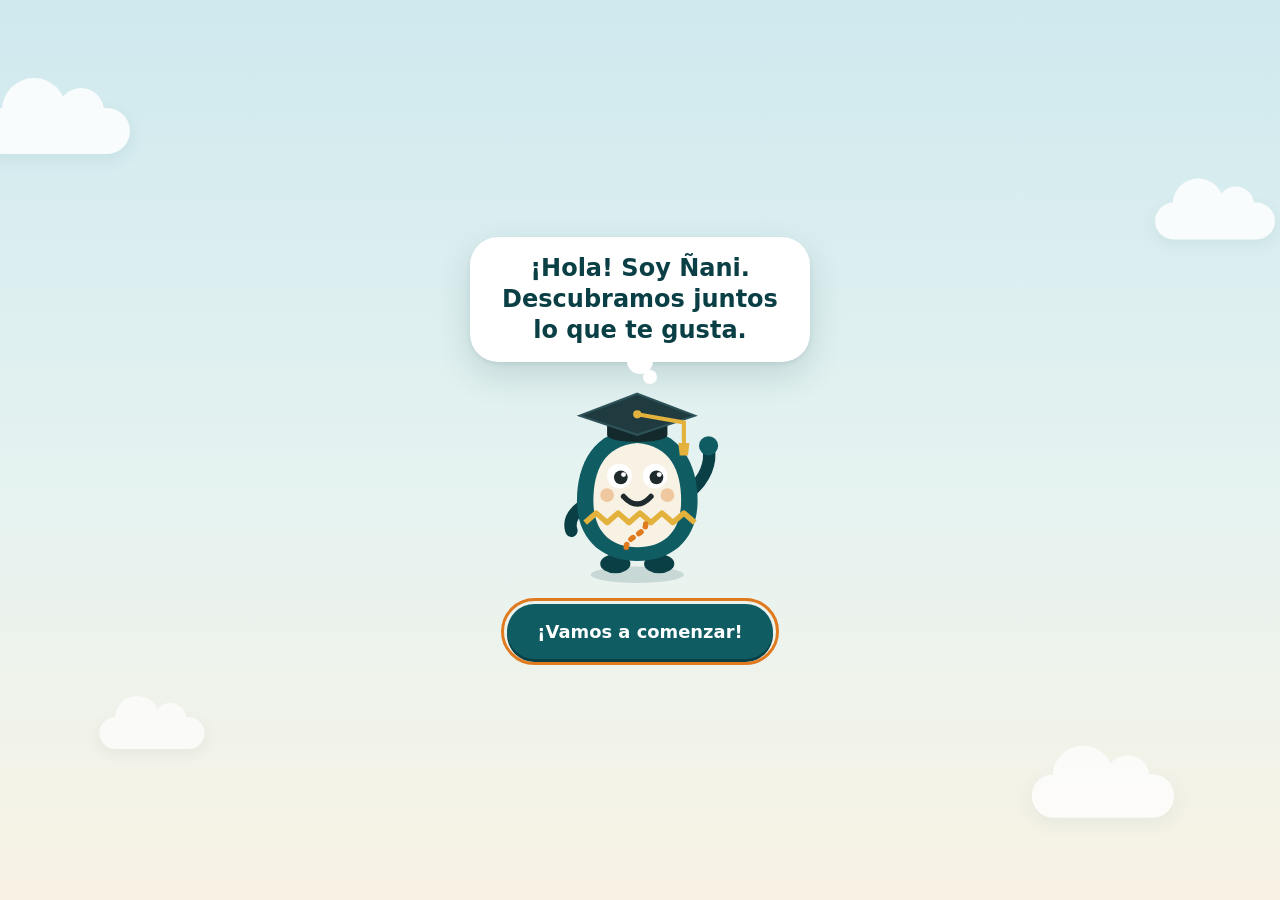
==== commit 82789454: "ÑanVocacional IA 0.8.1: bienvenida, voz de Ñani y acceso docente - Bienvenida con Ñani entre nubes y" ====
--- a/index.html
+++ b/index.html
@@ -81,6 +81,30 @@
   <div class="chat" id="chat-nani" role="dialog" aria-modal="true" aria-labelledby="chat-titulo" hidden></div>
 
   <div id="aviso-flotante" class="aviso-flotante" role="status" aria-live="polite"></div>
-  <script type="module" src="js/main.js"></script>
+  <script>
+    // Aviso de arranque (0.8.1): si la app no arranca (un archivo no llegó por la red, o una mezcla de versiones justo
+    // después de publicar), en lugar de una pantalla en blanco aparece «No terminó de cargar · Reintentar».
+    // Si la app arranca, aunque sea tarde, reemplaza este aviso. No guarda ni envía nada.
+    (function () {
+      var hecho = false;
+      function avisoCarga() {
+        if (hecho || document.documentElement.hasAttribute('data-app-lista')) return;
+        var app = document.getElementById('app');
+        if (!app) return;
+        hecho = true;
+        app.innerHTML = '<div class="aviso-carga" id="aviso-carga" role="alert" style="margin:24px auto;max-width:420px;padding:16px 18px;border:1px solid #d8cfbf;border-radius:16px;background:#fff;text-align:center">' +
+          '<p style="margin:0 0 12px;font-weight:700">No terminó de cargar</p>' +
+          '<button type="button" onclick="location.reload()" style="min-height:48px;padding:0 24px;border:0;border-radius:999px;background:#0f5c63;color:#fff;font:inherit;font-weight:700">Reintentar</button>' +
+          '<p style="margin:12px 0 0;font-size:.9rem;color:#5b6b6e">Revisa la conexión. Si sigue igual, espera unos minutos y vuelve a intentarlo.</p></div>';
+      }
+      window.__avisoCarga = avisoCarga;
+      // Errores de carga de los módulos de la app (antes de que arranque).
+      window.addEventListener('error', function (e) {
+        if (!document.documentElement.hasAttribute('data-app-lista') && (!e.filename || /\/js\//.test(e.filename) || e.target !== window)) setTimeout(avisoCarga, 1500);
+      }, true);
+      setTimeout(avisoCarga, 10000); // red muy lenta o sin respuesta
+    })();
+  </script>
+  <script type="module" src="js/main.js" onerror="window.__avisoCarga && window.__avisoCarga()"></script>
 </body>
 </html>
--- a/css/app.css
+++ b/css/app.css
@@ -576,14 +576,27 @@
 .icono-voz { width: 20px; height: 20px; }
 
 /* Bienvenida */
-.bienvenida { position: fixed; inset: 0; z-index: 40; display: grid; place-items: center; padding: 16px; background: rgba(10, 63, 69, .62); animation: aparece .25s ease-out both; }
+/* Bienvenida 0.8.1: Ñani entre nubes suaves, saludo en una nube de diálogo y «¡Vamos a comenzar!».
+   Animaciones solo al entrar (≈1,5 s, no se repiten). Con movimiento reducido, todo aparece quieto (regla global). */
+.bienvenida { position: fixed; top: 0; right: 0; bottom: 0; left: 0; z-index: 40; display: grid; place-items: center; padding: 16px; overflow: hidden; background: linear-gradient(180deg, #cfe9ee 0%, #e6f3f1 55%, var(--crema) 100%); animation: aparece .3s ease-out both; }
 .bienvenida[hidden] { display: none !important; }
 .bienvenida--sale { animation: desaparece .25s ease-in both; }
-.bienvenida__tarjeta { width: min(420px, 100%); background: var(--crema); border-radius: 24px; padding: 24px 20px 20px; text-align: center; box-shadow: var(--sombra-fuerte); animation: tarjeta-entra .4s cubic-bezier(.2,.9,.3,1.2) both; }
-.bienvenida__saludo { font-size: clamp(1.25rem, 1.05rem + 1vw, 1.55rem); font-weight: 800; color: var(--petroleo-oscuro); margin: 12px 0 6px; }
-.bienvenida__pista { margin: 0 0 8px; color: var(--texto-suave); font-weight: 600; }
-.bienvenida__controles { display: flex; flex-wrap: wrap; justify-content: center; gap: 8px; margin-top: 14px; }
-.bienvenida__controles .boton { min-height: 48px; }
+.bienvenida__cielo { position: absolute; top: 0; right: 0; bottom: 0; left: 0; pointer-events: none; }
+.nube { position: absolute; display: block; width: 150px; height: 46px; border-radius: 46px; background: #fff; opacity: .85; box-shadow: 0 6px 18px rgba(15, 92, 99, .08); animation: nube-entra 1.4s ease-out both; }
+.nube::before, .nube::after { content: ""; position: absolute; background: #fff; border-radius: 50%; }
+.nube::before { width: 64px; height: 64px; left: 22px; top: -30px; }
+.nube::after { width: 46px; height: 46px; right: 26px; top: -20px; }
+.nube--1 { top: 12%; left: -20px; }
+.nube--2 { top: 22%; right: -10px; transform: scale(.8); animation-delay: .15s; }
+.nube--3 { bottom: 16%; left: 6%; transform: scale(.7); opacity: .7; animation-delay: .3s; }
+.nube--4 { bottom: 9%; right: 8%; transform: scale(.95); opacity: .75; animation-delay: .1s; }
+@keyframes nube-entra { from { opacity: 0; translate: -24px 0; } }
+.bienvenida__tarjeta { position: relative; width: min(420px, 100%); display: flex; flex-direction: column; align-items: center; text-align: center; padding: 8px 8px 12px; }
+.bienvenida__dialogo { position: relative; margin: 0 0 18px; padding: 16px 22px; max-width: 340px; background: #fff; border-radius: 28px; box-shadow: var(--sombra-fuerte); font-size: clamp(1.2rem, 1.02rem + .9vw, 1.5rem); font-weight: 800; line-height: 1.3; color: var(--petroleo-oscuro); animation: tarjeta-entra .45s cubic-bezier(.2,.8,.3,1) .35s both; }
+.bienvenida__dialogo::after { content: ""; position: absolute; left: 50%; bottom: -12px; width: 26px; height: 26px; margin-left: -13px; background: #fff; border-radius: 50%; box-shadow: 10px 16px 0 -6px #fff; }
+.nani-vivo--bienvenida .nani { animation: nani-aparece .5s ease-out both; }
+.nani-vivo--bienvenida.hablando .nani { animation: nani-habla .4s ease-in-out infinite alternate; }
+.bienvenida__comenzar { margin-top: 18px; min-height: 52px; padding-inline: 28px; font-size: 1.12rem; }
 @keyframes aparece { from { opacity: 0; } to { opacity: 1; } }
 @keyframes desaparece { from { opacity: 1; } to { opacity: 0; } }
 @keyframes tarjeta-entra { from { opacity: 0; transform: translateY(16px) scale(.96); } to { opacity: 1; transform: none; } }
@@ -702,10 +715,6 @@
 .asistente-paso__num { flex: none; width: 30px; height: 30px; border-radius: 50%; display: grid; place-items: center; background: var(--petroleo); color: #fff; font-weight: 850; }
 
 /* ---------- 0.7.0: bienvenida sin botones, acceso docente, Ñani flotante y chat guiado ---------- */
-.bienvenida { cursor: pointer; }
-.bienvenida__pista { display: inline-flex; align-items: center; gap: 6px; margin: 6px 0 0; padding: 6px 12px; border-radius: 999px; background: var(--blanco); color: var(--petroleo-oscuro); font-size: .92rem; font-weight: 700; }
-.bienvenida__pista[hidden] { display: none; }
-.bienvenida__pista .icono-voz { width: 18px; height: 18px; }
 .acceso-docente { text-align: center; margin: 18px 0 0; font-size: .92rem; }
 .acceso-docente a { color: var(--texto-suave); font-weight: 650; padding: 8px 4px; display: inline-block; }
 .menu__item--docente { border-top: 1px solid var(--borde); color: var(--texto-suave); font-size: .92rem; }
